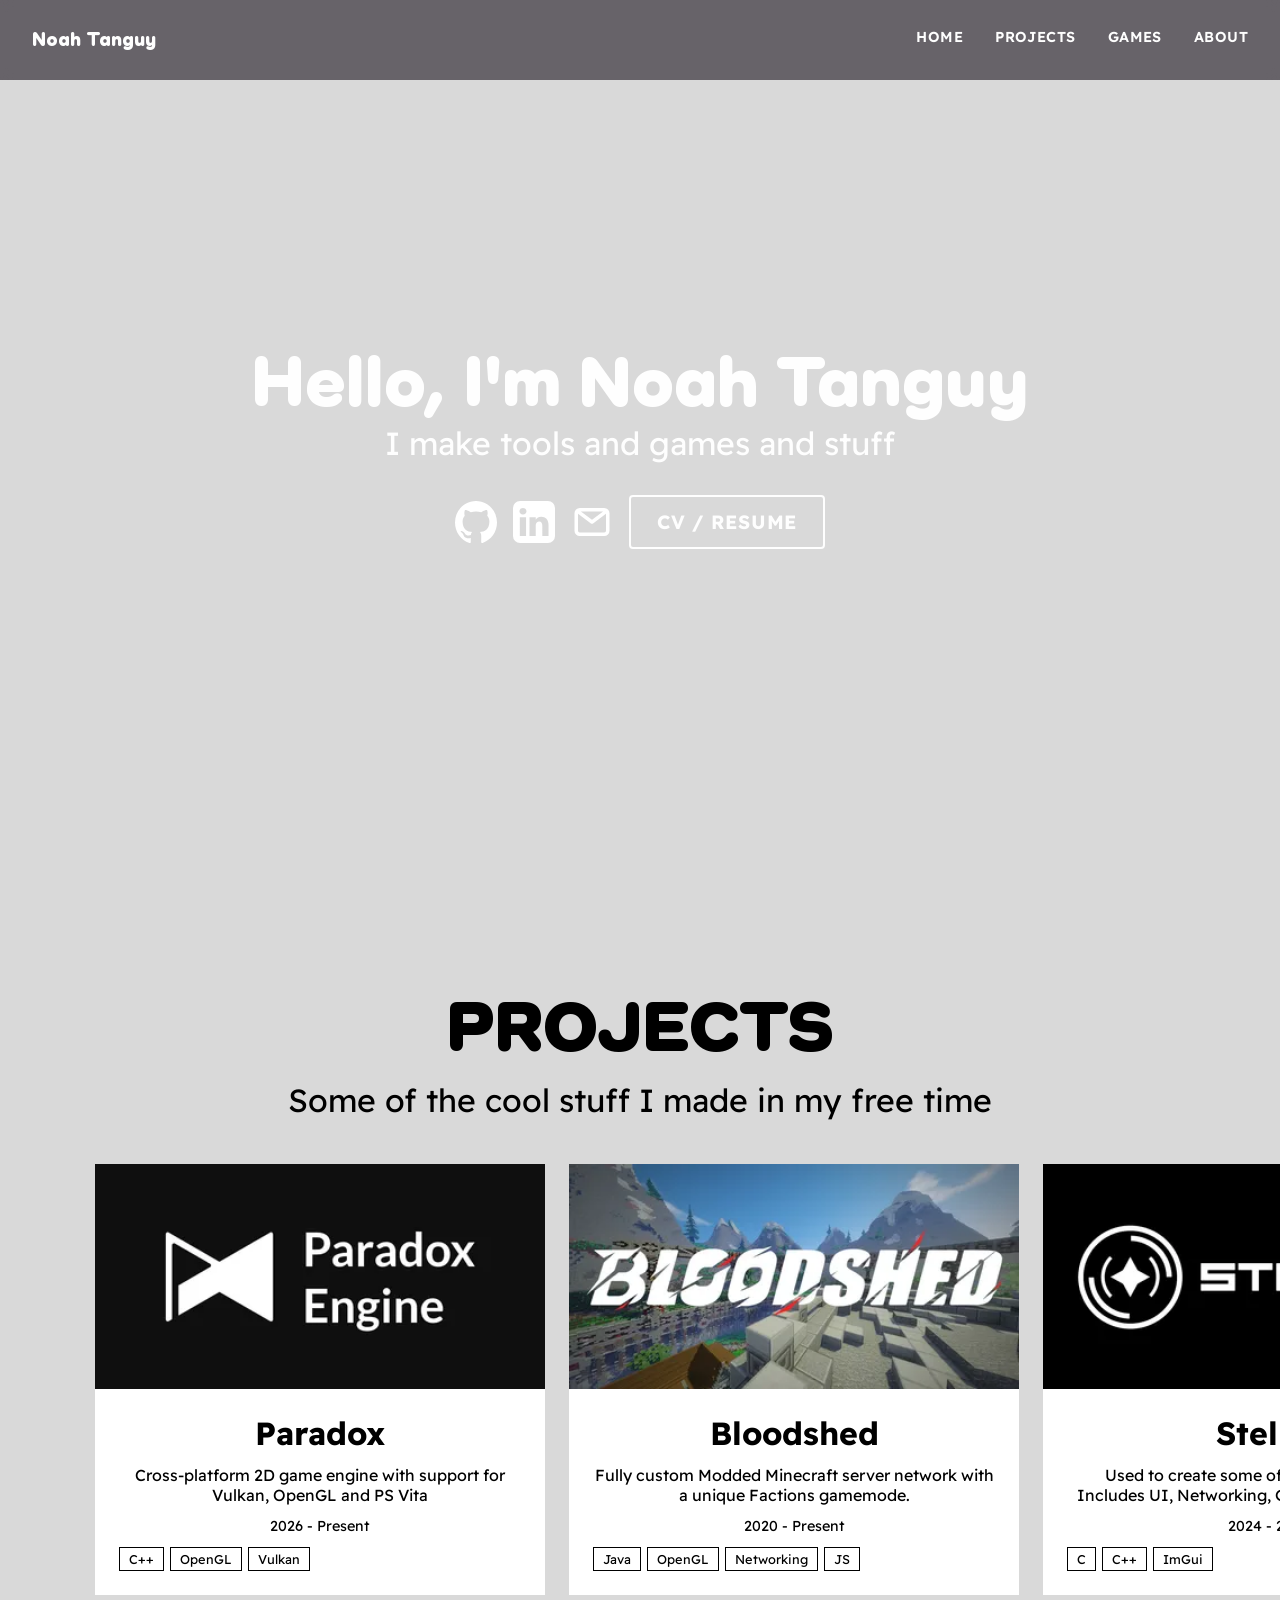
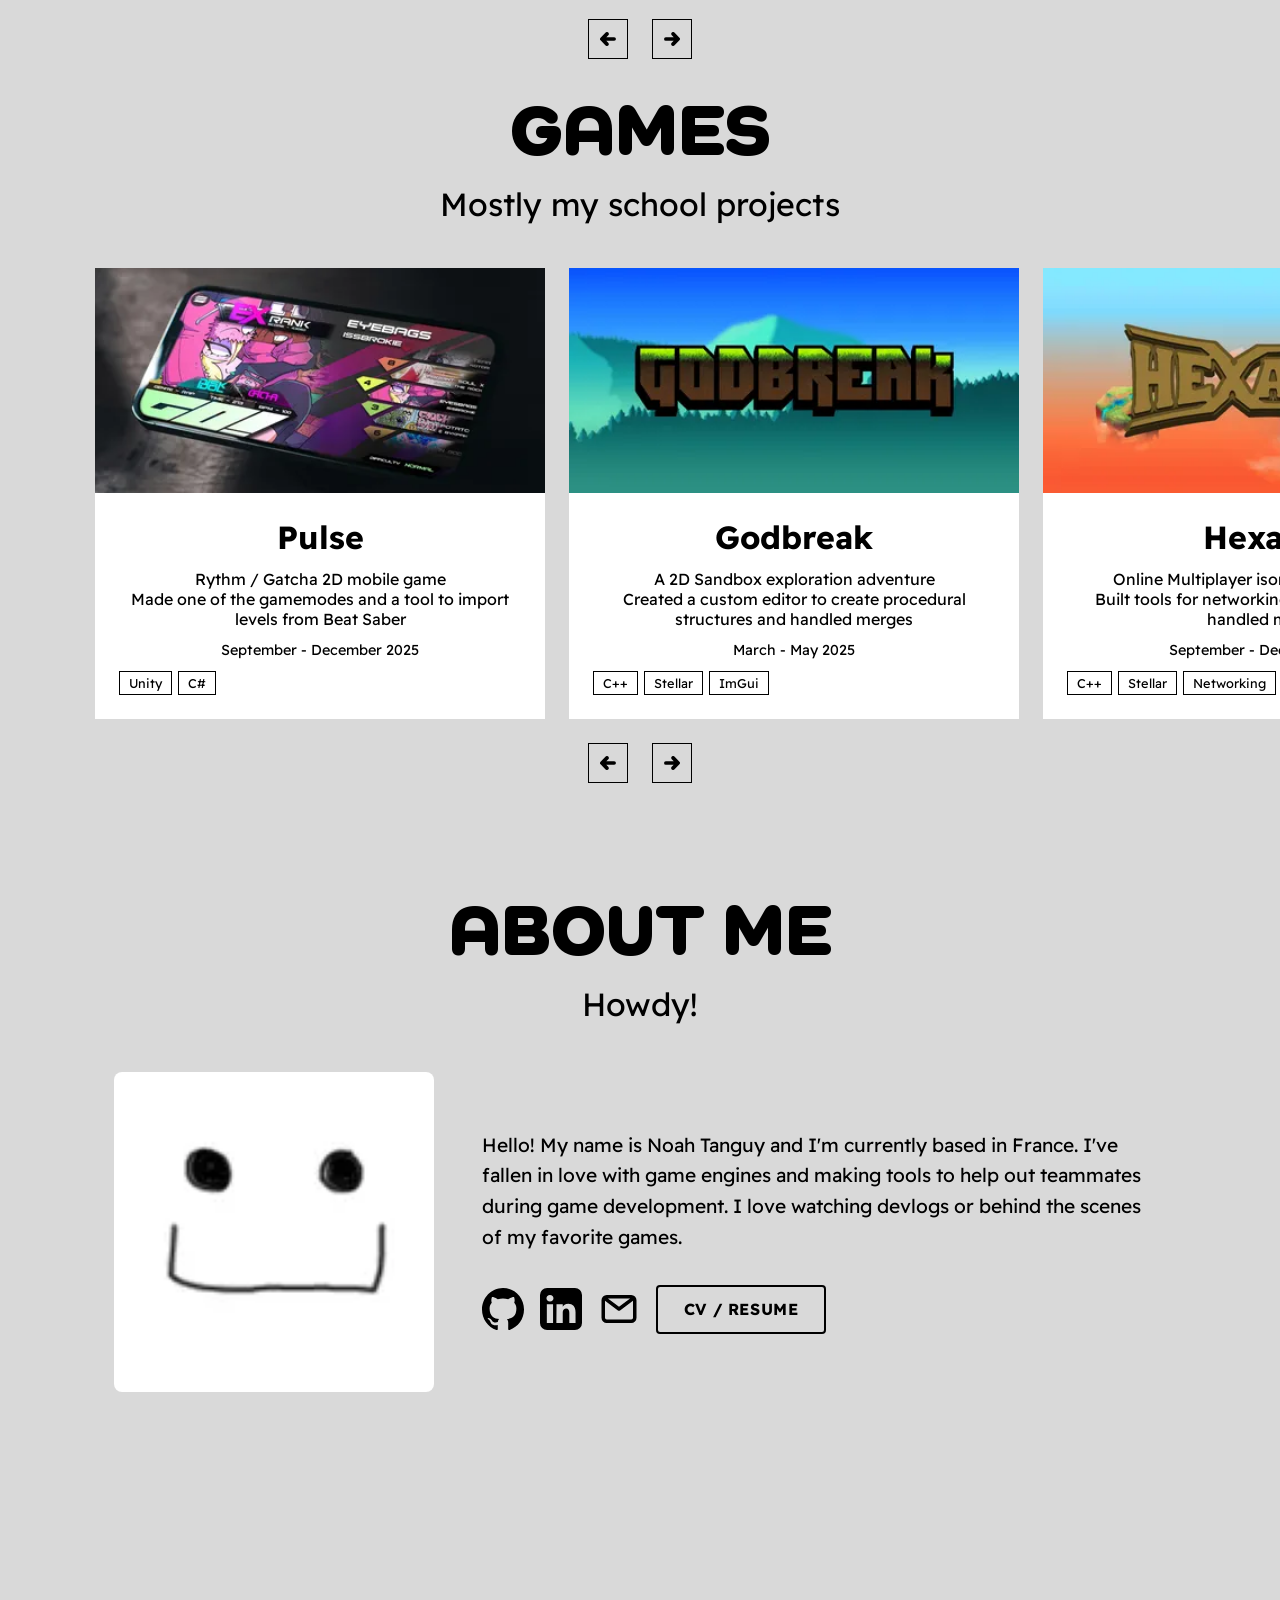
==== index.html @ 437730c8 "Deploy site" ====
<!DOCTYPE html><html lang="en"><head><meta charset="utf-8"><meta name="viewport" content="width=device-width"><link rel="icon" type="image/svg+xml" href="/favicon.svg"><link rel="icon" href="/favicon.ico"><meta name="generator" content="Astro v7.0.6"><title>Noah Tanguy</title><meta name="og:title" content="Noah Tanguy"><meta name="og:description" content="I make tools and games and stuff"><meta name="og:image" content="/images/stealth.png"><meta name="og:image:alt" content="Noah Tanguy"><meta name="og:url" content="/"><meta name="og:site_name" content="Noah Tanguy"><meta name="og:type" content="website"><meta name="description" content="I make tools and games and stuff"><meta name="image" content="/images/stealth.png"><meta itemprop="name" content="Noah Tanguy"><meta name="author" content="Noah Tanguy"><meta itemprop="description" content="I make tools and games and stuff"><meta itemprop="image" content="/images/stealth.png"><style>@import "https://fonts.googleapis.com/css2?family=Readex+Pro:wght@160..700&display=swap";@font-face{font-family:Como;src:url(/_astro/Como-Heavy.CXYbAa1B.ttf)}:root{--text-light:#fefefe;--font-title:Como;--font-body:Readex Pro, sans-serif;--card-width:450px}*{box-sizing:border-box}html,body{color:var(--text-light);font-family:var(--font-body);scroll-behavior:smooth;background:#d9d9d9;margin:0;padding:0;overflow-x:hidden}a{color:inherit;text-decoration:none}img{max-width:100%;display:block}h1,h2,h3{font-family:var(--font-title);margin:0}
.navbar[data-astro-cid-4hpjbiwh]{box-sizing:border-box;z-index:10;backdrop-filter:blur(6px);background:#0a030e8c;justify-content:space-between;align-items:center;width:100%;height:80px;padding:1.5rem 2rem;display:flex;position:fixed;top:0;left:0;right:0}.navbar-logo[data-astro-cid-4hpjbiwh]{font-family:var(--font-title);white-space:nowrap;font-size:1.2rem;font-weight:700}.navbar-links[data-astro-cid-4hpjbiwh]{letter-spacing:.03em;text-transform:uppercase;align-items:center;gap:2rem;font-size:.9rem;font-weight:600;display:flex}.navbar-links[data-astro-cid-4hpjbiwh] a[data-astro-cid-4hpjbiwh]{border-bottom:2px solid #0000;padding-bottom:4px;transition:border-color .2s,color .2s}.navbar-links[data-astro-cid-4hpjbiwh] a[data-astro-cid-4hpjbiwh]:hover{border-color:var(--text-light)}@media (width<=450px){.navbar[data-astro-cid-4hpjbiwh]{padding:1.25rem 1rem}.navbar-logo[data-astro-cid-4hpjbiwh]{font-size:1rem}.navbar-links[data-astro-cid-4hpjbiwh]{gap:1rem;font-size:.75rem}}
</style><link rel="stylesheet" href="/_astro/index.Cu6oN9I2.css"></head><body><nav class="navbar" data-astro-cid-4hpjbiwh><a href="/#home" class="navbar-logo" data-astro-cid-4hpjbiwh>Noah Tanguy</a><div class="navbar-links" data-astro-cid-4hpjbiwh><a href="/#home" aria-current="page" data-astro-cid-4hpjbiwh>Home</a><a href="/#projects" data-astro-cid-4hpjbiwh>Projects</a><a href="/#games" data-astro-cid-4hpjbiwh>Games</a><a href="/#about" data-astro-cid-4hpjbiwh>About</a></div></nav><div id="home" data-astro-cid-i3re4bsf><video id="background1" class="background active" muted playsinline data-astro-cid-i3re4bsf></video><video id="background2" class="background" muted playsinline data-astro-cid-i3re4bsf></video><main data-astro-cid-i3re4bsf><section class="hero" data-astro-cid-i3re4bsf><h1 class="hero-title" data-astro-cid-i3re4bsf>Hello, I'm Noah Tanguy</h1><p class="hero-sub" data-astro-cid-i3re4bsf>I make tools and games and stuff</p><div class="links" data-astro-cid-he3spzz3><a href="https://github.com/ImNotStealth" class="button-icon" aria-label="GitHub" target="_blank" rel="noopener" data-astro-cid-he3spzz3><img src="/_astro/github.I7gmsr0t.svg" alt="GitHub" data-astro-cid-he3spzz3></a><a href="https://linkedin.com/in/noah-tanguy" class="button-icon" aria-label="LinkedIn" target="_blank" rel="noopener" data-astro-cid-he3spzz3><img src="/_astro/linkedin.BOpZMZX2.svg" alt="LinkedIn" data-astro-cid-he3spzz3></a><a href="mailto:noah.mt@yahoo.com" class="button-icon" aria-label="Mail" target="_blank" rel="noopener" data-astro-cid-he3spzz3><img src="/_astro/mail.COiULsuI.svg" alt="Mail" data-astro-cid-he3spzz3></a><a href="/Noah-Tanguy-CV-EN.pdf" class="button" data-astro-cid-he3spzz3>CV / Resume</a></div></section></main></div><script>(function(){const clips = ["/_astro/Niva_Low.BQ3aNYxP.mp4","/_astro/Sunder_Low.NJwaieWS.mp4","/_astro/Qubyt_Low.RTcw5b6W.mp4","/_astro/Godbreak_Low.Dmn7Rkoe.mp4","/_astro/Bloodshed_Low.D8DOllds.mp4"];

	const videoA = document.getElementById('background1');
	const videoB = document.getElementById('background2');

	let index = Math.floor(Math.random() * clips.length);
	let current = videoA;
	let next = videoB;

	const FADE_MS = 800;
	const PRELOAD_BEFORE_END_MS = 1000;

	function loadClip(videoEl, src) {
		return new Promise((resolve) => {
			videoEl.src = src;
			videoEl.load();
			videoEl.oncanplaythrough = () => resolve();
		});
	}

	async function playClip(videoEl, src) {
		await loadClip(videoEl, src);
		videoEl.currentTime = 0;
		await videoEl.play();
	}

	function crossfadeTo(nextVideoEl) {
		current.classList.remove('active');
		nextVideoEl.classList.add('active');
		[current, next] = [nextVideoEl, current];
	}

	async function start() {
		await playClip(current, clips[index]);

		const nextIndex = (index + 1) % clips.length;
		await loadClip(next, clips[nextIndex]);

		watchForCrossfade();
	}

	function watchForCrossfade() {
		current.ontimeupdate = () => {
			const remaining = (current.duration - current.currentTime) * 1000;
			if (remaining <= PRELOAD_BEFORE_END_MS && !next.dataset.playing) {
				next.dataset.playing = true;
				const fadingOutEl = current;
				next.currentTime = 0;
				next.play();
				crossfadeTo(next);

				index = (index + 1) % clips.length;
				const upcoming = (index + 1) % clips.length;

				setTimeout(() => {
					loadClip(fadingOutEl, clips[upcoming]).then(() => {
						delete next.dataset.playing;
						watchForCrossfade();
					});
				}, FADE_MS);
			}
		};
	}

	start();
})();</script><section id="projects" class="projects" data-astro-cid-noekeoyc><h2 class="section-title" data-astro-cid-noekeoyc>PROJECTS</h2><p class="section-sub" data-astro-cid-noekeoyc>Some of the cool stuff I made in my free time</p><div class="card-content" data-astro-cid-noekeoyc><div class="card" data-astro-cid-yk4hkwyg="true"><div class="card-image" data-astro-cid-yk4hkwyg><img src="/_astro/paradox.DcQWz9ug_Z1pq8R6.webp" alt="Paradox" loading="lazy" data-astro-cid-yk4hkwyg="true" decoding="async" width="400" height="200"></div><div class="card-body" data-astro-cid-yk4hkwyg><h3 class="card-title" data-astro-cid-yk4hkwyg>Paradox</h3><p class="card-description" data-astro-cid-yk4hkwyg>Cross-platform 2D game engine with support for Vulkan, OpenGL and PS Vita</p><span class="card-date" data-astro-cid-yk4hkwyg>2026 - Present</span><div class="card-tags" data-astro-cid-yk4hkwyg><span class="tag" data-astro-cid-yk4hkwyg>C++</span><span class="tag" data-astro-cid-yk4hkwyg>OpenGL</span><span class="tag" data-astro-cid-yk4hkwyg>Vulkan</span></div></div></div><div class="card" data-astro-cid-yk4hkwyg="true"><div class="card-image" data-astro-cid-yk4hkwyg><img src="/_astro/bloodshed.BPKOZEsE_Z2hPWP4.webp" alt="Bloodshed" loading="lazy" data-astro-cid-yk4hkwyg="true" decoding="async" width="400" height="200"></div><div class="card-body" data-astro-cid-yk4hkwyg><h3 class="card-title" data-astro-cid-yk4hkwyg>Bloodshed</h3><p class="card-description" data-astro-cid-yk4hkwyg>Fully custom Modded Minecraft server network with a unique Factions gamemode.</p><span class="card-date" data-astro-cid-yk4hkwyg>2020 - Present</span><div class="card-tags" data-astro-cid-yk4hkwyg><span class="tag" data-astro-cid-yk4hkwyg>Java</span><span class="tag" data-astro-cid-yk4hkwyg>OpenGL</span><span class="tag" data-astro-cid-yk4hkwyg>Networking</span><span class="tag" data-astro-cid-yk4hkwyg>JS</span></div></div></div><a class="card" href="/articles/stellar" data-astro-cid-yk4hkwyg="true"><div class="card-image" data-astro-cid-yk4hkwyg><img src="/_astro/stellar.drQiIop4_Z8lsPx.webp" alt="Stellar" loading="lazy" data-astro-cid-yk4hkwyg="true" decoding="async" width="400" height="200"></div><div class="card-body" data-astro-cid-yk4hkwyg><h3 class="card-title" data-astro-cid-yk4hkwyg>Stellar</h3><p class="card-description" data-astro-cid-yk4hkwyg>Used to create some of my school projects
Includes UI, Networking, GameStates, Input utils.</p><span class="card-date" data-astro-cid-yk4hkwyg>2024 - 2025</span><div class="card-tags" data-astro-cid-yk4hkwyg><span class="tag" data-astro-cid-yk4hkwyg>C</span><span class="tag" data-astro-cid-yk4hkwyg>C++</span><span class="tag" data-astro-cid-yk4hkwyg>ImGui</span><span class="button" data-astro-cid-yk4hkwyg>Read more</span></div></div></a><div class="card" data-astro-cid-yk4hkwyg="true"><div class="card-image" data-astro-cid-yk4hkwyg><img src="/_astro/sunder.CfLTy3WQ_2lrNlu.webp" alt="Sunder" loading="lazy" data-astro-cid-yk4hkwyg="true" decoding="async" width="400" height="200"></div><div class="card-body" data-astro-cid-yk4hkwyg><h3 class="card-title" data-astro-cid-yk4hkwyg>Sunder</h3><p class="card-description" data-astro-cid-yk4hkwyg>A 3D puzzle game, inspired by “Captain Toad Treasure Tracker”</p><span class="card-date" data-astro-cid-yk4hkwyg>2023 - 2025 (For now)</span><div class="card-tags" data-astro-cid-yk4hkwyg><span class="tag" data-astro-cid-yk4hkwyg>UE5</span><span class="tag" data-astro-cid-yk4hkwyg>C++</span><span class="tag" data-astro-cid-yk4hkwyg>Blueprints</span></div></div></div><div class="card" data-astro-cid-yk4hkwyg="true"><div class="card-image" data-astro-cid-yk4hkwyg><img src="/_astro/qubyt-client.DGJBMnJE_1eAKr0.webp" alt="Qubyt Client" loading="lazy" data-astro-cid-yk4hkwyg="true" decoding="async" width="400" height="200"></div><div class="card-body" data-astro-cid-yk4hkwyg><h3 class="card-title" data-astro-cid-yk4hkwyg>Qubyt Client</h3><p class="card-description" data-astro-cid-yk4hkwyg>Fully featured Minecraft PVP client filled with customization features and a basic plugin API.</p><span class="card-date" data-astro-cid-yk4hkwyg>2019 - 2022</span><div class="card-tags" data-astro-cid-yk4hkwyg><span class="tag" data-astro-cid-yk4hkwyg>Java</span><span class="tag" data-astro-cid-yk4hkwyg>OpenGL</span></div></div></div></div><div class="scroll-arrows" data-astro-cid-noekeoyc><button class="arrow arrow-left" aria-label="Scroll left" type="button" data-astro-cid-noekeoyc><span class="arrow-icon" style="--icon-url: url(/_astro/arrow-left.s33QJhZ4.svg)" data-astro-cid-noekeoyc></span></button><button class="arrow arrow-right" aria-label="Scroll right" type="button" data-astro-cid-noekeoyc><span class="arrow-icon arrow-icon-flipped" style="--icon-url: url(/_astro/arrow-left.s33QJhZ4.svg)" data-astro-cid-noekeoyc></span></button></div></section><script type="module">var e=document.querySelector(`#projects .card-content`);if(e){let t=e.scrollLeft,n=!1;function r(){if(!e)return;let i=e.scrollLeft,a=t-i;if(Math.abs(a)<.5){e.scrollLeft=t,n=!1;return}e.scrollLeft=i+a*.2,requestAnimationFrame(r)}function i(i){let a=e.scrollWidth-e.clientWidth;t=Math.min(Math.max(i,0),a),n||(n=!0,requestAnimationFrame(r))}function a(){n=!1,t=e.scrollLeft}e.addEventListener(`wheel`,a,{passive:!0}),e.addEventListener(`touchstart`,a,{passive:!0}),e.addEventListener(`pointerdown`,a,{passive:!0});function o(){let t=e.querySelector(`.card`),n=parseFloat(getComputedStyle(e).gap||`0`);return t?t.offsetWidth+n:400}let s=document.querySelector(`#projects .arrow-left`),c=document.querySelector(`#projects .arrow-right`);s?.addEventListener(`click`,()=>{i(t-o())}),c?.addEventListener(`click`,()=>{i(t+o())})}</script><section id="games" class="games" data-astro-cid-vk2vxg5m><h2 class="section-title" data-astro-cid-vk2vxg5m>GAMES</h2><p class="section-sub" data-astro-cid-vk2vxg5m>Mostly my school projects</p><div class="card-content" data-astro-cid-vk2vxg5m><div class="card" data-astro-cid-yk4hkwyg="true"><div class="card-image" data-astro-cid-yk4hkwyg><img src="/_astro/pulse.DYwnAbbL_1xlLuq.webp" alt="Pulse" loading="lazy" data-astro-cid-yk4hkwyg="true" decoding="async" width="400" height="200"></div><div class="card-body" data-astro-cid-yk4hkwyg><h3 class="card-title" data-astro-cid-yk4hkwyg>Pulse</h3><p class="card-description" data-astro-cid-yk4hkwyg>Rythm / Gatcha 2D mobile game
Made one of the gamemodes and a tool to import levels from Beat Saber</p><span class="card-date" data-astro-cid-yk4hkwyg>September - December 2025</span><div class="card-tags" data-astro-cid-yk4hkwyg><span class="tag" data-astro-cid-yk4hkwyg>Unity</span><span class="tag" data-astro-cid-yk4hkwyg>C#</span></div></div></div><div class="card" data-astro-cid-yk4hkwyg="true"><div class="card-image" data-astro-cid-yk4hkwyg><img src="/_astro/godbreak.fzBbBWMX_2h4kvf.webp" alt="Godbreak" loading="lazy" data-astro-cid-yk4hkwyg="true" decoding="async" width="400" height="200"></div><div class="card-body" data-astro-cid-yk4hkwyg><h3 class="card-title" data-astro-cid-yk4hkwyg>Godbreak</h3><p class="card-description" data-astro-cid-yk4hkwyg>A 2D Sandbox exploration adventure
Created a custom editor to create procedural structures and handled merges</p><span class="card-date" data-astro-cid-yk4hkwyg>March - May 2025</span><div class="card-tags" data-astro-cid-yk4hkwyg><span class="tag" data-astro-cid-yk4hkwyg>C++</span><span class="tag" data-astro-cid-yk4hkwyg>Stellar</span><span class="tag" data-astro-cid-yk4hkwyg>ImGui</span></div></div></div><div class="card" data-astro-cid-yk4hkwyg="true"><div class="card-image" data-astro-cid-yk4hkwyg><img src="/_astro/hexatak.D-vLZO8U_2iUY4R.webp" alt="Hexatak" loading="lazy" data-astro-cid-yk4hkwyg="true" decoding="async" width="400" height="200"></div><div class="card-body" data-astro-cid-yk4hkwyg><h3 class="card-title" data-astro-cid-yk4hkwyg>Hexatak</h3><p class="card-description" data-astro-cid-yk4hkwyg>Online Multiplayer isometric board game
Built tools for networking, packet system and handled merges</p><span class="card-date" data-astro-cid-yk4hkwyg>September - December 2024</span><div class="card-tags" data-astro-cid-yk4hkwyg><span class="tag" data-astro-cid-yk4hkwyg>C++</span><span class="tag" data-astro-cid-yk4hkwyg>Stellar</span><span class="tag" data-astro-cid-yk4hkwyg>Networking</span></div></div></div><a class="card" href="/articles/niva" data-astro-cid-yk4hkwyg="true"><div class="card-image" data-astro-cid-yk4hkwyg><img src="/_astro/niva.CtwR1UFL_2qVcov.webp" alt="Niva" loading="lazy" data-astro-cid-yk4hkwyg="true" decoding="async" width="400" height="200"></div><div class="card-body" data-astro-cid-yk4hkwyg><h3 class="card-title" data-astro-cid-yk4hkwyg>Niva</h3><p class="card-description" data-astro-cid-yk4hkwyg>2D Die &amp; Retry platformer
Built tools for rendering, levels and handled merges</p><span class="card-date" data-astro-cid-yk4hkwyg>March - May 2024</span><div class="card-tags" data-astro-cid-yk4hkwyg><span class="tag" data-astro-cid-yk4hkwyg>C</span><span class="tag" data-astro-cid-yk4hkwyg>Stellar</span><span class="tag" data-astro-cid-yk4hkwyg>Steam</span><span class="tag" data-astro-cid-yk4hkwyg>Tiled</span><span class="button" data-astro-cid-yk4hkwyg>Read more</span></div></div></a><div class="card" data-astro-cid-yk4hkwyg="true"><div class="card-image" data-astro-cid-yk4hkwyg><img src="/_astro/brainout.DG1CQbRD_Z1nSW3V.webp" alt="Brainout" loading="lazy" data-astro-cid-yk4hkwyg="true" decoding="async" width="400" height="200"></div><div class="card-body" data-astro-cid-yk4hkwyg><h3 class="card-title" data-astro-cid-yk4hkwyg>Brainout</h3><p class="card-description" data-astro-cid-yk4hkwyg>Mix of Kahoot and Mario Party (Serious Game)
Built system where teachers can create questions and students answer in game</p><span class="card-date" data-astro-cid-yk4hkwyg>2022 - 2023</span><div class="card-tags" data-astro-cid-yk4hkwyg><span class="tag" data-astro-cid-yk4hkwyg>UE4</span><span class="tag" data-astro-cid-yk4hkwyg>C++</span><span class="tag" data-astro-cid-yk4hkwyg>Blueprints</span></div></div></div></div><div class="scroll-arrows" data-astro-cid-vk2vxg5m><button class="arrow arrow-left" aria-label="Scroll left" type="button" data-astro-cid-vk2vxg5m><span class="arrow-icon" style="--icon-url: url(/_astro/arrow-left.s33QJhZ4.svg)" data-astro-cid-vk2vxg5m></span></button><button class="arrow arrow-right" aria-label="Scroll right" type="button" data-astro-cid-vk2vxg5m><span class="arrow-icon arrow-icon-flipped" style="--icon-url: url(/_astro/arrow-left.s33QJhZ4.svg)" data-astro-cid-vk2vxg5m></span></button></div></section><script type="module">var e=document.querySelector(`#games .card-content`);if(e){let t=e.scrollLeft,n=!1;function r(){if(!e)return;let i=e.scrollLeft,a=t-i;if(Math.abs(a)<.5){e.scrollLeft=t,n=!1;return}e.scrollLeft=i+a*.2,requestAnimationFrame(r)}function i(i){let a=e.scrollWidth-e.clientWidth;t=Math.min(Math.max(i,0),a),n||(n=!0,requestAnimationFrame(r))}function a(){n=!1,t=e.scrollLeft}e.addEventListener(`wheel`,a,{passive:!0}),e.addEventListener(`touchstart`,a,{passive:!0}),e.addEventListener(`pointerdown`,a,{passive:!0});function o(){let t=e.querySelector(`.card`),n=parseFloat(getComputedStyle(e).gap||`0`);return t?t.offsetWidth+n:400}let s=document.querySelector(`#games .arrow-left`),c=document.querySelector(`#games .arrow-right`);s?.addEventListener(`click`,()=>{i(t-o())}),c?.addEventListener(`click`,()=>{i(t+o())})}</script><section id="about" class="about" data-astro-cid-ul4gvu42><h2 class="section-title" data-astro-cid-ul4gvu42>ABOUT ME</h2><p class="section-sub" data-astro-cid-ul4gvu42>Howdy!</p><div class="about-grid" data-astro-cid-ul4gvu42><img src="/_astro/stealth.DnBaNY46_2QQcu.webp" alt="Noah Tanguy" data-astro-cid-ul4gvu42="true" loading="lazy" decoding="async" width="128" height="128" class="avatar"><div data-astro-cid-ul4gvu42><p class="about-text" data-astro-cid-ul4gvu42>Hello! My name is Noah Tanguy and I'm currently based in France. I've fallen in love with game engines and making tools to help out teammates during game development. I love watching devlogs or behind the scenes of my favorite games.</p><div class="links dark" data-astro-cid-he3spzz3><a href="https://github.com/ImNotStealth" class="button-icon" aria-label="GitHub" target="_blank" rel="noopener" data-astro-cid-he3spzz3><img src="/_astro/github.I7gmsr0t.svg" alt="GitHub" data-astro-cid-he3spzz3></a><a href="https://linkedin.com/in/noah-tanguy" class="button-icon" aria-label="LinkedIn" target="_blank" rel="noopener" data-astro-cid-he3spzz3><img src="/_astro/linkedin.BOpZMZX2.svg" alt="LinkedIn" data-astro-cid-he3spzz3></a><a href="mailto:noah.mt@yahoo.com" class="button-icon" aria-label="Mail" target="_blank" rel="noopener" data-astro-cid-he3spzz3><img src="/_astro/mail.COiULsuI.svg" alt="Mail" data-astro-cid-he3spzz3></a><a href="/Noah-Tanguy-CV-EN.pdf" class="button" data-astro-cid-he3spzz3>CV / Resume</a></div></div></div></section></body></html>
---- _astro/index.Cu6oN9I2.css ----
.links[data-astro-cid-he3spzz3]{align-items:center;gap:1rem;margin-top:2rem;display:flex}.button[data-astro-cid-he3spzz3]{border:2px solid var(--text-light);letter-spacing:.04em;text-transform:uppercase;border-radius:4px;padding:.8rem 1.6rem;font-weight:700;transition:background .2s,color .2s;display:inline-block}.button[data-astro-cid-he3spzz3]:hover{background:var(--text-light);color:#000}.button-icon[data-astro-cid-he3spzz3]{border-radius:50%;justify-content:center;align-items:center;width:42px;height:42px;display:flex}.links[data-astro-cid-he3spzz3].dark .button[data-astro-cid-he3spzz3]{color:#000;border-color:#000}.links[data-astro-cid-he3spzz3].dark .button[data-astro-cid-he3spzz3]:hover{color:#fff;background:#000}.links[data-astro-cid-he3spzz3].dark .button-icon[data-astro-cid-he3spzz3] img[data-astro-cid-he3spzz3]{filter:brightness(0)}@media (width<=700px){.links[data-astro-cid-he3spzz3]{justify-content:center}}.background[data-astro-cid-i3re4bsf]{object-fit:cover;object-position:center;filter:blur(4px);pointer-events:none;opacity:0;width:100%;height:100%;transition:opacity .8s;position:absolute;top:0;left:0}.background[data-astro-cid-i3re4bsf].active{opacity:1}main[data-astro-cid-i3re4bsf]{z-index:1;justify-content:center;align-items:center;display:flex;position:relative}.hero[data-astro-cid-i3re4bsf]{text-align:center;flex-direction:column;justify-content:center;align-items:center;min-height:100vh;font-size:1.2rem;display:flex;position:relative;overflow:hidden}.hero-title[data-astro-cid-i3re4bsf]{margin:0;font-size:clamp(2rem,6vw,4.5rem)}.hero-sub[data-astro-cid-i3re4bsf]{margin:0;font-size:clamp(1.25rem,3vw,2rem)}@media screen and (width<=768px){#home[data-astro-cid-i3re4bsf]{flex-direction:column;display:flex}}.card[data-astro-cid-yk4hkwyg]{width:var(--card-width);flex-direction:column;flex:0 0 clamp(300px,30%,400px);flex:0 0 var(--card-width);scroll-snap-align:center;color:inherit;background:#fff;text-decoration:none;transition:transform .2s;display:flex;overflow:hidden}.card[data-astro-cid-yk4hkwyg]:hover{transform:translateY(-8px)}.card-image[data-astro-cid-yk4hkwyg]{aspect-ratio:2;background:#000;overflow:hidden}.card-image[data-astro-cid-yk4hkwyg] img[data-astro-cid-yk4hkwyg]{object-fit:cover;width:100%;height:100%}.card-body[data-astro-cid-yk4hkwyg]{flex-direction:column;flex:1;gap:.75rem;padding:1.5rem;display:flex;overflow:hidden}.card-title[data-astro-cid-yk4hkwyg]{font-family:var(--font-body);color:#000;text-align:center;font-size:2rem}.card-description[data-astro-cid-yk4hkwyg]{color:#000;text-align:center;white-space:pre-line;flex:1;margin:0;font-size:1rem}.card-tags[data-astro-cid-yk4hkwyg]{flex-wrap:wrap;gap:.4rem;display:flex}.tag[data-astro-cid-yk4hkwyg]{color:#000;border:1px solid #000;padding:.2rem .55rem;font-size:.8rem}.card-date[data-astro-cid-yk4hkwyg]{color:#000;text-align:center;font-size:.9rem}.button[data-astro-cid-yk4hkwyg]{color:#000;border:1px solid #00e;flex-wrap:wrap;gap:.4rem;margin-left:auto;padding:.2rem .55rem;font-size:.8rem;transition:background .2s,color .2s;display:flex}.card[data-astro-cid-yk4hkwyg]:hover .button[data-astro-cid-yk4hkwyg]{color:#fff;background:#00e}@media (width<=480px){.card[data-astro-cid-yk4hkwyg]{--card-width:90vw;flex:none;max-width:100%}.card-tags[data-astro-cid-yk4hkwyg]{flex-wrap:wrap}}.projects[data-astro-cid-noekeoyc]{z-index:1;text-align:center;width:100%;height:50rem;margin:0 auto;padding:6rem 0 0;scroll-margin-top:80px;position:relative}.section-title[data-astro-cid-noekeoyc]{color:#000;font-size:clamp(2rem,6vw,4.5rem)}.section-sub[data-astro-cid-noekeoyc]{color:#000;margin-top:.75rem;font-size:clamp(1.25rem,3vw,2rem)}.card-content[data-astro-cid-noekeoyc]{text-align:left;padding-top:12px;padding-inline:calc(25vw - (var(--card-width) / 2));scrollbar-width:none;border:none;gap:1.5rem;display:flex;overflow-x:auto}.scroll-arrows[data-astro-cid-noekeoyc]{justify-content:center;gap:1.5rem;margin-top:1.5rem;display:none}.arrow[data-astro-cid-noekeoyc]{color:#000;cursor:pointer;background:0 0;border:1px solid #000;justify-content:center;align-items:center;width:2.5rem;height:2.5rem;font-size:1.2rem;transition:background .2s,color .2s;display:flex}.arrow-icon[data-astro-cid-noekeoyc]{width:1rem;height:1rem;-webkit-mask-image:var(--icon-url);mask-image:var(--icon-url);background-color:#000;transition:background-color .2s;mask-position:50%;mask-size:contain;mask-repeat:no-repeat}.arrow-icon-flipped[data-astro-cid-noekeoyc]{transform:rotate(180deg)}.arrow[data-astro-cid-noekeoyc]:hover{color:#fff;background:#000}.arrow[data-astro-cid-noekeoyc]:hover .arrow-icon[data-astro-cid-noekeoyc]{background-color:#fff}@media (width>=769px){.scroll-arrows[data-astro-cid-noekeoyc]{display:flex}}.games[data-astro-cid-vk2vxg5m]{z-index:1;text-align:center;width:100%;height:50rem;margin:0 auto;padding:0 0 6rem;scroll-margin-top:80px;position:relative}.section-title[data-astro-cid-vk2vxg5m]{color:#000;font-size:clamp(2rem,6vw,4.5rem)}.section-sub[data-astro-cid-vk2vxg5m]{color:#000;margin-top:.75rem;font-size:clamp(1.25rem,3vw,2rem)}.card-content[data-astro-cid-vk2vxg5m]{text-align:left;padding-top:12px;padding-inline:calc(25vw - (var(--card-width) / 2));scrollbar-width:none;border:none;gap:1.5rem;display:flex;overflow-x:auto}.scroll-arrows[data-astro-cid-vk2vxg5m]{justify-content:center;gap:1.5rem;margin-top:1.5rem;display:none}.arrow[data-astro-cid-vk2vxg5m]{color:#000;cursor:pointer;background:0 0;border:1px solid #000;justify-content:center;align-items:center;width:2.5rem;height:2.5rem;font-size:1.2rem;transition:background .2s,color .2s;display:flex}.arrow-icon[data-astro-cid-vk2vxg5m]{width:1rem;height:1rem;-webkit-mask-image:var(--icon-url);mask-image:var(--icon-url);background-color:#000;transition:background-color .2s;mask-position:50%;mask-size:contain;mask-repeat:no-repeat}.arrow-icon-flipped[data-astro-cid-vk2vxg5m]{transform:rotate(180deg)}.arrow[data-astro-cid-vk2vxg5m]:hover{color:#fff;background:#000}.arrow[data-astro-cid-vk2vxg5m]:hover .arrow-icon[data-astro-cid-vk2vxg5m]{background-color:#fff}@media (width>=769px){.scroll-arrows[data-astro-cid-vk2vxg5m]{display:flex}}.about[data-astro-cid-ul4gvu42]{--content-width:1100px;z-index:1;width:100%;max-width:var(--content-width);text-align:center;box-sizing:border-box;height:50rem;margin:0 auto;padding:0 1.5rem 6rem;scroll-margin-top:80px;position:relative}.section-title[data-astro-cid-ul4gvu42]{color:#000;font-size:clamp(2rem,6vw,4.5rem)}.section-sub[data-astro-cid-ul4gvu42]{color:#000;margin-top:.75rem;font-size:clamp(1.25rem,3vw,2rem)}.about-grid[data-astro-cid-ul4gvu42]{text-align:left;grid-template-columns:minmax(200px,320px) 1fr;align-items:center;gap:3rem;margin-top:3rem;display:grid}.avatar[data-astro-cid-ul4gvu42]{aspect-ratio:1;object-fit:cover;border-radius:8px;width:100%;height:100%;display:block}.about-text[data-astro-cid-ul4gvu42]{color:#000;max-width:55ch;margin:0;font-size:1.2rem;line-height:1.6}@media (width<=700px){.about-grid[data-astro-cid-ul4gvu42]{grid-template-columns:1fr;gap:1.5rem}.avatar[data-astro-cid-ul4gvu42]{width:min(60%,260px);margin:0 auto}.about-text[data-astro-cid-ul4gvu42]{text-align:center;max-width:none}}
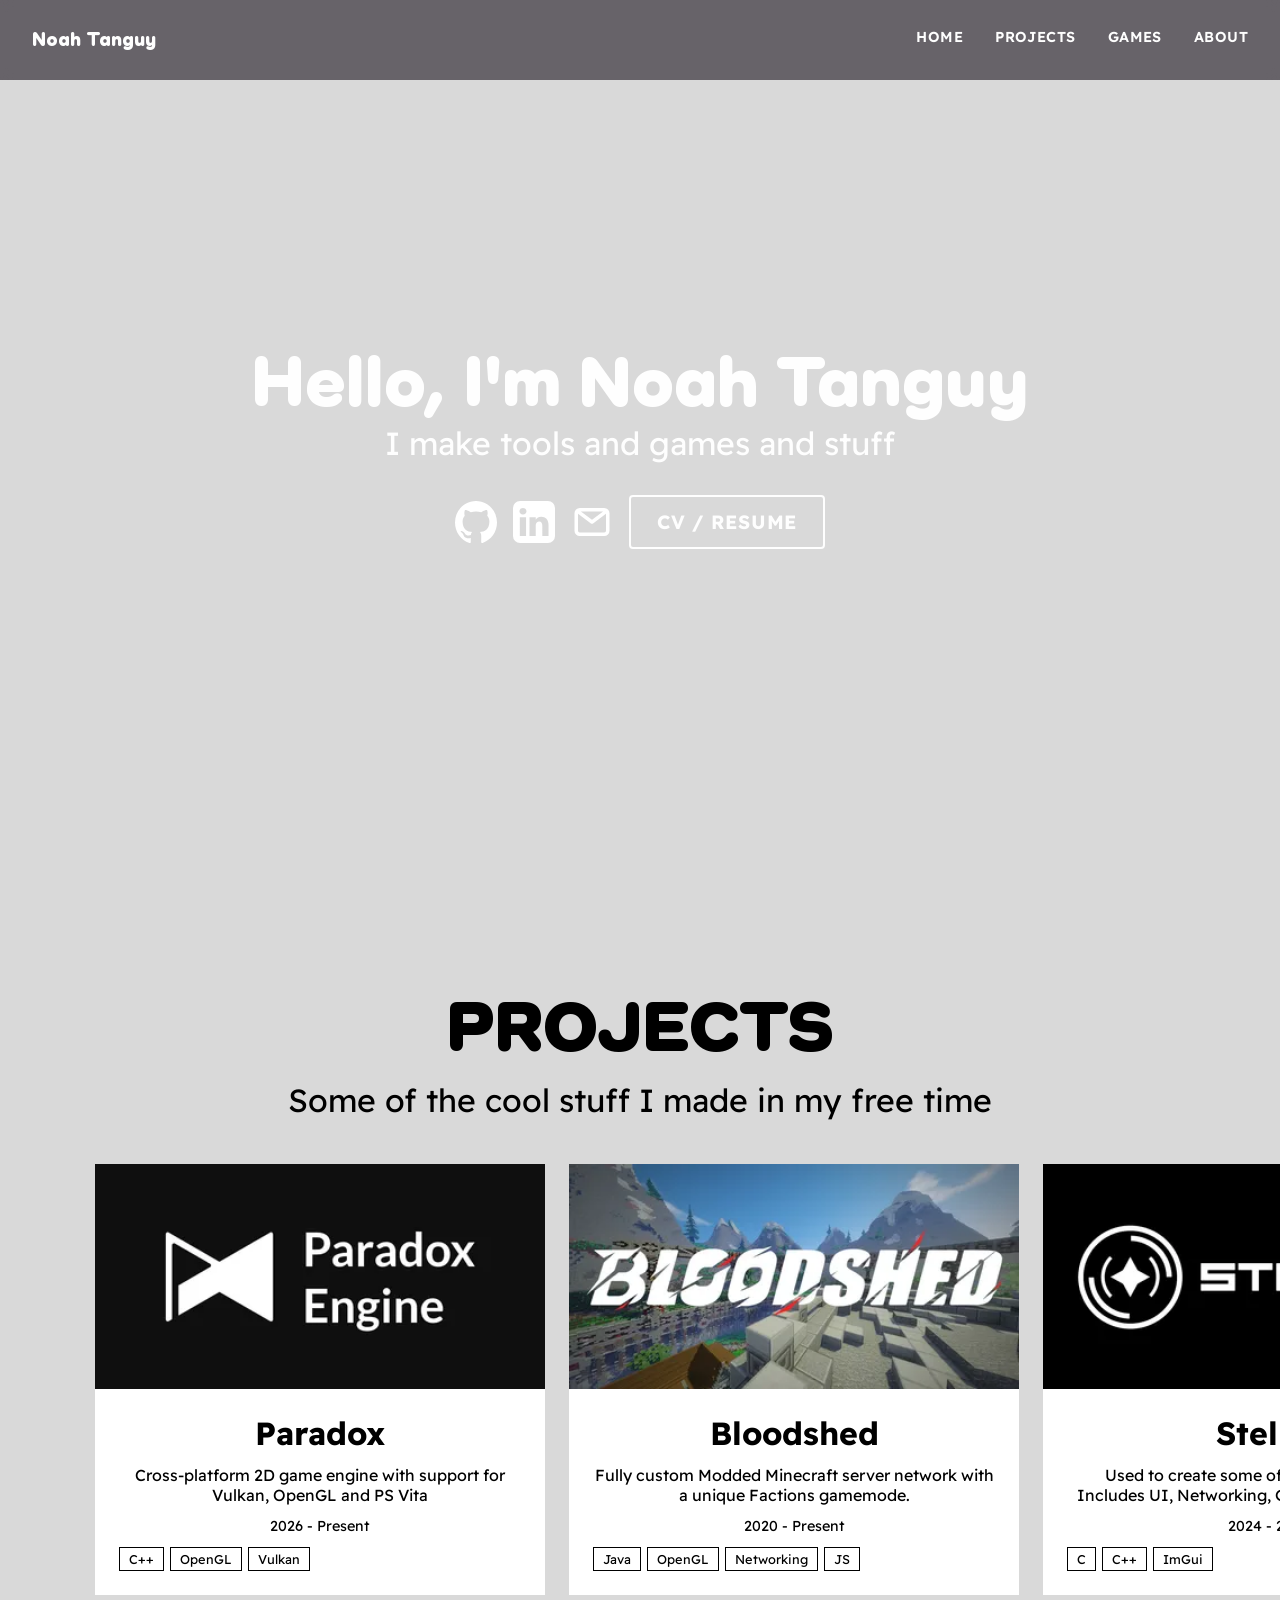
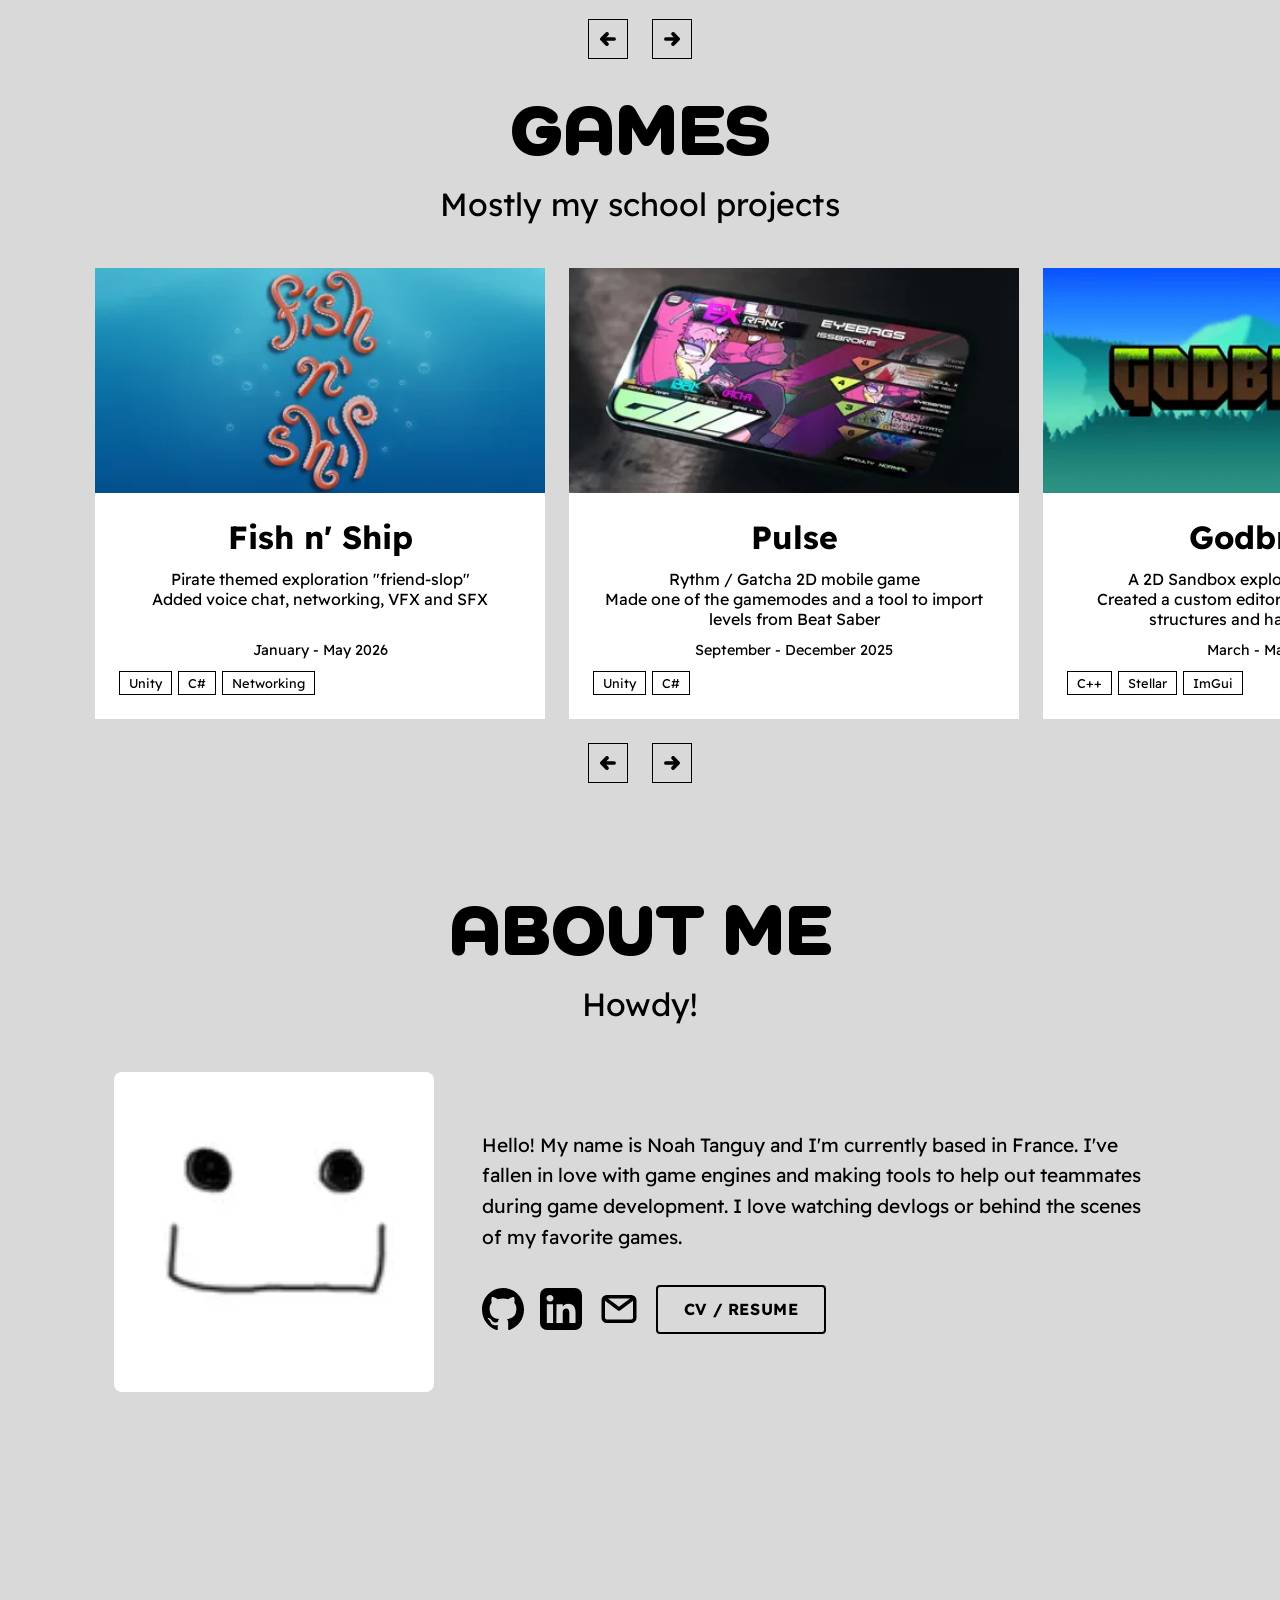
==== commit d8a7fac7: "Deploy site" ====
--- a/index.html
+++ b/index.html
@@ -1,6 +1,6 @@
-<!DOCTYPE html><html lang="en"><head><meta charset="utf-8"><meta name="viewport" content="width=device-width"><link rel="icon" type="image/svg+xml" href="/favicon.svg"><link rel="icon" href="/favicon.ico"><meta name="generator" content="Astro v7.0.6"><title>Noah Tanguy</title><meta name="og:title" content="Noah Tanguy"><meta name="og:description" content="I make tools and games and stuff"><meta name="og:image" content="/images/stealth.png"><meta name="og:image:alt" content="Noah Tanguy"><meta name="og:url" content="/"><meta name="og:site_name" content="Noah Tanguy"><meta name="og:type" content="website"><meta name="description" content="I make tools and games and stuff"><meta name="image" content="/images/stealth.png"><meta itemprop="name" content="Noah Tanguy"><meta name="author" content="Noah Tanguy"><meta itemprop="description" content="I make tools and games and stuff"><meta itemprop="image" content="/images/stealth.png"><style>@import "https://fonts.googleapis.com/css2?family=Readex+Pro:wght@160..700&display=swap";@font-face{font-family:Como;src:url(/_astro/Como-Heavy.CXYbAa1B.ttf)}:root{--text-light:#fefefe;--font-title:Como;--font-body:Readex Pro, sans-serif;--card-width:450px}*{box-sizing:border-box}html,body{color:var(--text-light);font-family:var(--font-body);scroll-behavior:smooth;background:#d9d9d9;margin:0;padding:0;overflow-x:hidden}a{color:inherit;text-decoration:none}img{max-width:100%;display:block}h1,h2,h3{font-family:var(--font-title);margin:0}
+<!DOCTYPE html><html lang="en"><head><meta charset="utf-8"><meta name="viewport" content="width=device-width"><link rel="icon" type="image/svg+xml" href="/favicon.svg"><link rel="icon" href="/favicon.ico"><meta name="generator" content="Astro v7.0.6"><title>Noah Tanguy</title><meta name="og:title" content="Noah Tanguy"><meta name="og:description" content="I make tools and games and stuff"><meta name="og:image" content="/images/stealth.png"><meta name="og:url" content="/"><meta name="og:site_name" content="Noah Tanguy"><meta name="og:type" content="website"><meta name="description" content="I make tools and games and stuff"><meta name="image" content="/images/stealth.png"><meta itemprop="name" content="Noah Tanguy"><meta name="author" content="Noah Tanguy"><meta itemprop="description" content="I make tools and games and stuff"><meta itemprop="image" content="/images/stealth.png"><style>@import "https://fonts.googleapis.com/css2?family=Readex+Pro:wght@160..700&display=swap";@font-face{font-family:Como;src:url(/_astro/Como-Heavy.CXYbAa1B.ttf)}:root{--text-light:#fefefe;--font-title:Como;--font-body:Readex Pro, sans-serif;--card-width:450px}*{box-sizing:border-box}html,body{color:var(--text-light);font-family:var(--font-body);scroll-behavior:smooth;background:#d9d9d9;margin:0;padding:0;overflow-x:hidden}a{color:inherit;text-decoration:none}img{max-width:100%;display:block}h1,h2,h3{font-family:var(--font-title);margin:0}
 .navbar[data-astro-cid-4hpjbiwh]{box-sizing:border-box;z-index:10;backdrop-filter:blur(6px);background:#0a030e8c;justify-content:space-between;align-items:center;width:100%;height:80px;padding:1.5rem 2rem;display:flex;position:fixed;top:0;left:0;right:0}.navbar-logo[data-astro-cid-4hpjbiwh]{font-family:var(--font-title);white-space:nowrap;font-size:1.2rem;font-weight:700}.navbar-links[data-astro-cid-4hpjbiwh]{letter-spacing:.03em;text-transform:uppercase;align-items:center;gap:2rem;font-size:.9rem;font-weight:600;display:flex}.navbar-links[data-astro-cid-4hpjbiwh] a[data-astro-cid-4hpjbiwh]{border-bottom:2px solid #0000;padding-bottom:4px;transition:border-color .2s,color .2s}.navbar-links[data-astro-cid-4hpjbiwh] a[data-astro-cid-4hpjbiwh]:hover{border-color:var(--text-light)}@media (width<=450px){.navbar[data-astro-cid-4hpjbiwh]{padding:1.25rem 1rem}.navbar-logo[data-astro-cid-4hpjbiwh]{font-size:1rem}.navbar-links[data-astro-cid-4hpjbiwh]{gap:1rem;font-size:.75rem}}
-</style><link rel="stylesheet" href="/_astro/index.Cu6oN9I2.css"></head><body><nav class="navbar" data-astro-cid-4hpjbiwh><a href="/#home" class="navbar-logo" data-astro-cid-4hpjbiwh>Noah Tanguy</a><div class="navbar-links" data-astro-cid-4hpjbiwh><a href="/#home" aria-current="page" data-astro-cid-4hpjbiwh>Home</a><a href="/#projects" data-astro-cid-4hpjbiwh>Projects</a><a href="/#games" data-astro-cid-4hpjbiwh>Games</a><a href="/#about" data-astro-cid-4hpjbiwh>About</a></div></nav><div id="home" data-astro-cid-i3re4bsf><video id="background1" class="background active" muted playsinline data-astro-cid-i3re4bsf></video><video id="background2" class="background" muted playsinline data-astro-cid-i3re4bsf></video><main data-astro-cid-i3re4bsf><section class="hero" data-astro-cid-i3re4bsf><h1 class="hero-title" data-astro-cid-i3re4bsf>Hello, I'm Noah Tanguy</h1><p class="hero-sub" data-astro-cid-i3re4bsf>I make tools and games and stuff</p><div class="links" data-astro-cid-he3spzz3><a href="https://github.com/ImNotStealth" class="button-icon" aria-label="GitHub" target="_blank" rel="noopener" data-astro-cid-he3spzz3><img src="/_astro/github.I7gmsr0t.svg" alt="GitHub" data-astro-cid-he3spzz3></a><a href="https://linkedin.com/in/noah-tanguy" class="button-icon" aria-label="LinkedIn" target="_blank" rel="noopener" data-astro-cid-he3spzz3><img src="/_astro/linkedin.BOpZMZX2.svg" alt="LinkedIn" data-astro-cid-he3spzz3></a><a href="mailto:noah.mt@yahoo.com" class="button-icon" aria-label="Mail" target="_blank" rel="noopener" data-astro-cid-he3spzz3><img src="/_astro/mail.COiULsuI.svg" alt="Mail" data-astro-cid-he3spzz3></a><a href="/Noah-Tanguy-CV-EN.pdf" class="button" data-astro-cid-he3spzz3>CV / Resume</a></div></section></main></div><script>(function(){const clips = ["/_astro/Niva_Low.BQ3aNYxP.mp4","/_astro/Sunder_Low.NJwaieWS.mp4","/_astro/Qubyt_Low.RTcw5b6W.mp4","/_astro/Godbreak_Low.Dmn7Rkoe.mp4","/_astro/Bloodshed_Low.D8DOllds.mp4"];
+</style><link rel="stylesheet" href="/_astro/index.Cu6oN9I2.css"></head><body><nav class="navbar" data-astro-cid-4hpjbiwh><a href="/#home" class="navbar-logo" data-astro-cid-4hpjbiwh>Noah Tanguy</a><div class="navbar-links" data-astro-cid-4hpjbiwh><a href="/#home" aria-current="page" data-astro-cid-4hpjbiwh>Home</a><a href="/#projects" data-astro-cid-4hpjbiwh>Projects</a><a href="/#games" data-astro-cid-4hpjbiwh>Games</a><a href="/#about" data-astro-cid-4hpjbiwh>About</a></div></nav><div id="home" data-astro-cid-i3re4bsf><video id="background1" class="background active" muted playsinline data-astro-cid-i3re4bsf></video><video id="background2" class="background" muted playsinline data-astro-cid-i3re4bsf></video><main data-astro-cid-i3re4bsf><section class="hero" data-astro-cid-i3re4bsf><h1 class="hero-title" data-astro-cid-i3re4bsf>Hello, I'm Noah Tanguy</h1><p class="hero-sub" data-astro-cid-i3re4bsf>I make tools and games and stuff</p><div class="links" data-astro-cid-he3spzz3><a href="https://github.com/ImNotStealth" class="button-icon" aria-label="GitHub" target="_blank" rel="noopener" data-astro-cid-he3spzz3><img src="/_astro/github.I7gmsr0t.svg" alt="GitHub" data-astro-cid-he3spzz3></a><a href="https://linkedin.com/in/noah-tanguy" class="button-icon" aria-label="LinkedIn" target="_blank" rel="noopener" data-astro-cid-he3spzz3><img src="/_astro/linkedin.DgVqFCDF.svg" alt="LinkedIn" data-astro-cid-he3spzz3></a><a href="mailto:noah.mt@yahoo.com" class="button-icon" aria-label="Mail" target="_blank" rel="noopener" data-astro-cid-he3spzz3><img src="/_astro/mail.CaBbL8Iy.svg" alt="Mail" data-astro-cid-he3spzz3></a><a href="/Noah-Tanguy-CV-EN.pdf" class="button" data-astro-cid-he3spzz3>CV / Resume</a></div></section></main></div><script>(function(){const clips = ["/_astro/Niva_Low.BQ3aNYxP.mp4","/_astro/Sunder_Low.NJwaieWS.mp4","/_astro/Qubyt_Low.RTcw5b6W.mp4","/_astro/Godbreak_Low.Dmn7Rkoe.mp4","/_astro/Bloodshed_Low.D8DOllds.mp4","/_astro/Hexatak_Low.BiOJoFGt.mp4"];
 
 	const videoA = document.getElementById('background1');
 	const videoB = document.getElementById('background2');
@@ -66,9 +66,10 @@
 
 	start();
 })();</script><section id="projects" class="projects" data-astro-cid-noekeoyc><h2 class="section-title" data-astro-cid-noekeoyc>PROJECTS</h2><p class="section-sub" data-astro-cid-noekeoyc>Some of the cool stuff I made in my free time</p><div class="card-content" data-astro-cid-noekeoyc><div class="card" data-astro-cid-yk4hkwyg="true"><div class="card-image" data-astro-cid-yk4hkwyg><img src="/_astro/paradox.DcQWz9ug_Z1pq8R6.webp" alt="Paradox" loading="lazy" data-astro-cid-yk4hkwyg="true" decoding="async" width="400" height="200"></div><div class="card-body" data-astro-cid-yk4hkwyg><h3 class="card-title" data-astro-cid-yk4hkwyg>Paradox</h3><p class="card-description" data-astro-cid-yk4hkwyg>Cross-platform 2D game engine with support for Vulkan, OpenGL and PS Vita</p><span class="card-date" data-astro-cid-yk4hkwyg>2026 - Present</span><div class="card-tags" data-astro-cid-yk4hkwyg><span class="tag" data-astro-cid-yk4hkwyg>C++</span><span class="tag" data-astro-cid-yk4hkwyg>OpenGL</span><span class="tag" data-astro-cid-yk4hkwyg>Vulkan</span></div></div></div><div class="card" data-astro-cid-yk4hkwyg="true"><div class="card-image" data-astro-cid-yk4hkwyg><img src="/_astro/bloodshed.BPKOZEsE_Z2hPWP4.webp" alt="Bloodshed" loading="lazy" data-astro-cid-yk4hkwyg="true" decoding="async" width="400" height="200"></div><div class="card-body" data-astro-cid-yk4hkwyg><h3 class="card-title" data-astro-cid-yk4hkwyg>Bloodshed</h3><p class="card-description" data-astro-cid-yk4hkwyg>Fully custom Modded Minecraft server network with a unique Factions gamemode.</p><span class="card-date" data-astro-cid-yk4hkwyg>2020 - Present</span><div class="card-tags" data-astro-cid-yk4hkwyg><span class="tag" data-astro-cid-yk4hkwyg>Java</span><span class="tag" data-astro-cid-yk4hkwyg>OpenGL</span><span class="tag" data-astro-cid-yk4hkwyg>Networking</span><span class="tag" data-astro-cid-yk4hkwyg>JS</span></div></div></div><a class="card" href="/articles/stellar" data-astro-cid-yk4hkwyg="true"><div class="card-image" data-astro-cid-yk4hkwyg><img src="/_astro/stellar.drQiIop4_Z8lsPx.webp" alt="Stellar" loading="lazy" data-astro-cid-yk4hkwyg="true" decoding="async" width="400" height="200"></div><div class="card-body" data-astro-cid-yk4hkwyg><h3 class="card-title" data-astro-cid-yk4hkwyg>Stellar</h3><p class="card-description" data-astro-cid-yk4hkwyg>Used to create some of my school projects
-Includes UI, Networking, GameStates, Input utils.</p><span class="card-date" data-astro-cid-yk4hkwyg>2024 - 2025</span><div class="card-tags" data-astro-cid-yk4hkwyg><span class="tag" data-astro-cid-yk4hkwyg>C</span><span class="tag" data-astro-cid-yk4hkwyg>C++</span><span class="tag" data-astro-cid-yk4hkwyg>ImGui</span><span class="button" data-astro-cid-yk4hkwyg>Read more</span></div></div></a><div class="card" data-astro-cid-yk4hkwyg="true"><div class="card-image" data-astro-cid-yk4hkwyg><img src="/_astro/sunder.CfLTy3WQ_2lrNlu.webp" alt="Sunder" loading="lazy" data-astro-cid-yk4hkwyg="true" decoding="async" width="400" height="200"></div><div class="card-body" data-astro-cid-yk4hkwyg><h3 class="card-title" data-astro-cid-yk4hkwyg>Sunder</h3><p class="card-description" data-astro-cid-yk4hkwyg>A 3D puzzle game, inspired by “Captain Toad Treasure Tracker”</p><span class="card-date" data-astro-cid-yk4hkwyg>2023 - 2025 (For now)</span><div class="card-tags" data-astro-cid-yk4hkwyg><span class="tag" data-astro-cid-yk4hkwyg>UE5</span><span class="tag" data-astro-cid-yk4hkwyg>C++</span><span class="tag" data-astro-cid-yk4hkwyg>Blueprints</span></div></div></div><div class="card" data-astro-cid-yk4hkwyg="true"><div class="card-image" data-astro-cid-yk4hkwyg><img src="/_astro/qubyt-client.DGJBMnJE_1eAKr0.webp" alt="Qubyt Client" loading="lazy" data-astro-cid-yk4hkwyg="true" decoding="async" width="400" height="200"></div><div class="card-body" data-astro-cid-yk4hkwyg><h3 class="card-title" data-astro-cid-yk4hkwyg>Qubyt Client</h3><p class="card-description" data-astro-cid-yk4hkwyg>Fully featured Minecraft PVP client filled with customization features and a basic plugin API.</p><span class="card-date" data-astro-cid-yk4hkwyg>2019 - 2022</span><div class="card-tags" data-astro-cid-yk4hkwyg><span class="tag" data-astro-cid-yk4hkwyg>Java</span><span class="tag" data-astro-cid-yk4hkwyg>OpenGL</span></div></div></div></div><div class="scroll-arrows" data-astro-cid-noekeoyc><button class="arrow arrow-left" aria-label="Scroll left" type="button" data-astro-cid-noekeoyc><span class="arrow-icon" style="--icon-url: url(/_astro/arrow-left.s33QJhZ4.svg)" data-astro-cid-noekeoyc></span></button><button class="arrow arrow-right" aria-label="Scroll right" type="button" data-astro-cid-noekeoyc><span class="arrow-icon arrow-icon-flipped" style="--icon-url: url(/_astro/arrow-left.s33QJhZ4.svg)" data-astro-cid-noekeoyc></span></button></div></section><script type="module">var e=document.querySelector(`#projects .card-content`);if(e){let t=e.scrollLeft,n=!1;function r(){if(!e)return;let i=e.scrollLeft,a=t-i;if(Math.abs(a)<.5){e.scrollLeft=t,n=!1;return}e.scrollLeft=i+a*.2,requestAnimationFrame(r)}function i(i){let a=e.scrollWidth-e.clientWidth;t=Math.min(Math.max(i,0),a),n||(n=!0,requestAnimationFrame(r))}function a(){n=!1,t=e.scrollLeft}e.addEventListener(`wheel`,a,{passive:!0}),e.addEventListener(`touchstart`,a,{passive:!0}),e.addEventListener(`pointerdown`,a,{passive:!0});function o(){let t=e.querySelector(`.card`),n=parseFloat(getComputedStyle(e).gap||`0`);return t?t.offsetWidth+n:400}let s=document.querySelector(`#projects .arrow-left`),c=document.querySelector(`#projects .arrow-right`);s?.addEventListener(`click`,()=>{i(t-o())}),c?.addEventListener(`click`,()=>{i(t+o())})}</script><section id="games" class="games" data-astro-cid-vk2vxg5m><h2 class="section-title" data-astro-cid-vk2vxg5m>GAMES</h2><p class="section-sub" data-astro-cid-vk2vxg5m>Mostly my school projects</p><div class="card-content" data-astro-cid-vk2vxg5m><div class="card" data-astro-cid-yk4hkwyg="true"><div class="card-image" data-astro-cid-yk4hkwyg><img src="/_astro/pulse.DYwnAbbL_1xlLuq.webp" alt="Pulse" loading="lazy" data-astro-cid-yk4hkwyg="true" decoding="async" width="400" height="200"></div><div class="card-body" data-astro-cid-yk4hkwyg><h3 class="card-title" data-astro-cid-yk4hkwyg>Pulse</h3><p class="card-description" data-astro-cid-yk4hkwyg>Rythm / Gatcha 2D mobile game
-Made one of the gamemodes and a tool to import levels from Beat Saber</p><span class="card-date" data-astro-cid-yk4hkwyg>September - December 2025</span><div class="card-tags" data-astro-cid-yk4hkwyg><span class="tag" data-astro-cid-yk4hkwyg>Unity</span><span class="tag" data-astro-cid-yk4hkwyg>C#</span></div></div></div><div class="card" data-astro-cid-yk4hkwyg="true"><div class="card-image" data-astro-cid-yk4hkwyg><img src="/_astro/godbreak.fzBbBWMX_2h4kvf.webp" alt="Godbreak" loading="lazy" data-astro-cid-yk4hkwyg="true" decoding="async" width="400" height="200"></div><div class="card-body" data-astro-cid-yk4hkwyg><h3 class="card-title" data-astro-cid-yk4hkwyg>Godbreak</h3><p class="card-description" data-astro-cid-yk4hkwyg>A 2D Sandbox exploration adventure
-Created a custom editor to create procedural structures and handled merges</p><span class="card-date" data-astro-cid-yk4hkwyg>March - May 2025</span><div class="card-tags" data-astro-cid-yk4hkwyg><span class="tag" data-astro-cid-yk4hkwyg>C++</span><span class="tag" data-astro-cid-yk4hkwyg>Stellar</span><span class="tag" data-astro-cid-yk4hkwyg>ImGui</span></div></div></div><div class="card" data-astro-cid-yk4hkwyg="true"><div class="card-image" data-astro-cid-yk4hkwyg><img src="/_astro/hexatak.D-vLZO8U_2iUY4R.webp" alt="Hexatak" loading="lazy" data-astro-cid-yk4hkwyg="true" decoding="async" width="400" height="200"></div><div class="card-body" data-astro-cid-yk4hkwyg><h3 class="card-title" data-astro-cid-yk4hkwyg>Hexatak</h3><p class="card-description" data-astro-cid-yk4hkwyg>Online Multiplayer isometric board game
-Built tools for networking, packet system and handled merges</p><span class="card-date" data-astro-cid-yk4hkwyg>September - December 2024</span><div class="card-tags" data-astro-cid-yk4hkwyg><span class="tag" data-astro-cid-yk4hkwyg>C++</span><span class="tag" data-astro-cid-yk4hkwyg>Stellar</span><span class="tag" data-astro-cid-yk4hkwyg>Networking</span></div></div></div><a class="card" href="/articles/niva" data-astro-cid-yk4hkwyg="true"><div class="card-image" data-astro-cid-yk4hkwyg><img src="/_astro/niva.CtwR1UFL_2qVcov.webp" alt="Niva" loading="lazy" data-astro-cid-yk4hkwyg="true" decoding="async" width="400" height="200"></div><div class="card-body" data-astro-cid-yk4hkwyg><h3 class="card-title" data-astro-cid-yk4hkwyg>Niva</h3><p class="card-description" data-astro-cid-yk4hkwyg>2D Die &amp; Retry platformer
-Built tools for rendering, levels and handled merges</p><span class="card-date" data-astro-cid-yk4hkwyg>March - May 2024</span><div class="card-tags" data-astro-cid-yk4hkwyg><span class="tag" data-astro-cid-yk4hkwyg>C</span><span class="tag" data-astro-cid-yk4hkwyg>Stellar</span><span class="tag" data-astro-cid-yk4hkwyg>Steam</span><span class="tag" data-astro-cid-yk4hkwyg>Tiled</span><span class="button" data-astro-cid-yk4hkwyg>Read more</span></div></div></a><div class="card" data-astro-cid-yk4hkwyg="true"><div class="card-image" data-astro-cid-yk4hkwyg><img src="/_astro/brainout.DG1CQbRD_Z1nSW3V.webp" alt="Brainout" loading="lazy" data-astro-cid-yk4hkwyg="true" decoding="async" width="400" height="200"></div><div class="card-body" data-astro-cid-yk4hkwyg><h3 class="card-title" data-astro-cid-yk4hkwyg>Brainout</h3><p class="card-description" data-astro-cid-yk4hkwyg>Mix of Kahoot and Mario Party (Serious Game)
-Built system where teachers can create questions and students answer in game</p><span class="card-date" data-astro-cid-yk4hkwyg>2022 - 2023</span><div class="card-tags" data-astro-cid-yk4hkwyg><span class="tag" data-astro-cid-yk4hkwyg>UE4</span><span class="tag" data-astro-cid-yk4hkwyg>C++</span><span class="tag" data-astro-cid-yk4hkwyg>Blueprints</span></div></div></div></div><div class="scroll-arrows" data-astro-cid-vk2vxg5m><button class="arrow arrow-left" aria-label="Scroll left" type="button" data-astro-cid-vk2vxg5m><span class="arrow-icon" style="--icon-url: url(/_astro/arrow-left.s33QJhZ4.svg)" data-astro-cid-vk2vxg5m></span></button><button class="arrow arrow-right" aria-label="Scroll right" type="button" data-astro-cid-vk2vxg5m><span class="arrow-icon arrow-icon-flipped" style="--icon-url: url(/_astro/arrow-left.s33QJhZ4.svg)" data-astro-cid-vk2vxg5m></span></button></div></section><script type="module">var e=document.querySelector(`#games .card-content`);if(e){let t=e.scrollLeft,n=!1;function r(){if(!e)return;let i=e.scrollLeft,a=t-i;if(Math.abs(a)<.5){e.scrollLeft=t,n=!1;return}e.scrollLeft=i+a*.2,requestAnimationFrame(r)}function i(i){let a=e.scrollWidth-e.clientWidth;t=Math.min(Math.max(i,0),a),n||(n=!0,requestAnimationFrame(r))}function a(){n=!1,t=e.scrollLeft}e.addEventListener(`wheel`,a,{passive:!0}),e.addEventListener(`touchstart`,a,{passive:!0}),e.addEventListener(`pointerdown`,a,{passive:!0});function o(){let t=e.querySelector(`.card`),n=parseFloat(getComputedStyle(e).gap||`0`);return t?t.offsetWidth+n:400}let s=document.querySelector(`#games .arrow-left`),c=document.querySelector(`#games .arrow-right`);s?.addEventListener(`click`,()=>{i(t-o())}),c?.addEventListener(`click`,()=>{i(t+o())})}</script><section id="about" class="about" data-astro-cid-ul4gvu42><h2 class="section-title" data-astro-cid-ul4gvu42>ABOUT ME</h2><p class="section-sub" data-astro-cid-ul4gvu42>Howdy!</p><div class="about-grid" data-astro-cid-ul4gvu42><img src="/_astro/stealth.DnBaNY46_2QQcu.webp" alt="Noah Tanguy" data-astro-cid-ul4gvu42="true" loading="lazy" decoding="async" width="128" height="128" class="avatar"><div data-astro-cid-ul4gvu42><p class="about-text" data-astro-cid-ul4gvu42>Hello! My name is Noah Tanguy and I'm currently based in France. I've fallen in love with game engines and making tools to help out teammates during game development. I love watching devlogs or behind the scenes of my favorite games.</p><div class="links dark" data-astro-cid-he3spzz3><a href="https://github.com/ImNotStealth" class="button-icon" aria-label="GitHub" target="_blank" rel="noopener" data-astro-cid-he3spzz3><img src="/_astro/github.I7gmsr0t.svg" alt="GitHub" data-astro-cid-he3spzz3></a><a href="https://linkedin.com/in/noah-tanguy" class="button-icon" aria-label="LinkedIn" target="_blank" rel="noopener" data-astro-cid-he3spzz3><img src="/_astro/linkedin.BOpZMZX2.svg" alt="LinkedIn" data-astro-cid-he3spzz3></a><a href="mailto:noah.mt@yahoo.com" class="button-icon" aria-label="Mail" target="_blank" rel="noopener" data-astro-cid-he3spzz3><img src="/_astro/mail.COiULsuI.svg" alt="Mail" data-astro-cid-he3spzz3></a><a href="/Noah-Tanguy-CV-EN.pdf" class="button" data-astro-cid-he3spzz3>CV / Resume</a></div></div></div></section></body></html>+Includes UI, Networking, GameStates, Input utils.</p><span class="card-date" data-astro-cid-yk4hkwyg>2024 - 2025</span><div class="card-tags" data-astro-cid-yk4hkwyg><span class="tag" data-astro-cid-yk4hkwyg>C</span><span class="tag" data-astro-cid-yk4hkwyg>C++</span><span class="tag" data-astro-cid-yk4hkwyg>ImGui</span><span class="button" data-astro-cid-yk4hkwyg>Read more</span></div></div></a><div class="card" data-astro-cid-yk4hkwyg="true"><div class="card-image" data-astro-cid-yk4hkwyg><img src="/_astro/sunder.CfLTy3WQ_2lrNlu.webp" alt="Sunder" loading="lazy" data-astro-cid-yk4hkwyg="true" decoding="async" width="400" height="200"></div><div class="card-body" data-astro-cid-yk4hkwyg><h3 class="card-title" data-astro-cid-yk4hkwyg>Sunder</h3><p class="card-description" data-astro-cid-yk4hkwyg>A 3D puzzle game, inspired by “Captain Toad Treasure Tracker”</p><span class="card-date" data-astro-cid-yk4hkwyg>2023 - 2025 (For now)</span><div class="card-tags" data-astro-cid-yk4hkwyg><span class="tag" data-astro-cid-yk4hkwyg>UE5</span><span class="tag" data-astro-cid-yk4hkwyg>C++</span><span class="tag" data-astro-cid-yk4hkwyg>Blueprints</span></div></div></div><div class="card" data-astro-cid-yk4hkwyg="true"><div class="card-image" data-astro-cid-yk4hkwyg><img src="/_astro/qubyt-client.DGJBMnJE_1eAKr0.webp" alt="Qubyt Client" loading="lazy" data-astro-cid-yk4hkwyg="true" decoding="async" width="400" height="200"></div><div class="card-body" data-astro-cid-yk4hkwyg><h3 class="card-title" data-astro-cid-yk4hkwyg>Qubyt Client</h3><p class="card-description" data-astro-cid-yk4hkwyg>Fully featured Minecraft PVP client filled with customization features and a basic plugin API.</p><span class="card-date" data-astro-cid-yk4hkwyg>2019 - 2022</span><div class="card-tags" data-astro-cid-yk4hkwyg><span class="tag" data-astro-cid-yk4hkwyg>Java</span><span class="tag" data-astro-cid-yk4hkwyg>OpenGL</span></div></div></div></div><div class="scroll-arrows" data-astro-cid-noekeoyc><button class="arrow arrow-left" aria-label="Scroll left" type="button" data-astro-cid-noekeoyc><span class="arrow-icon" style="--icon-url: url(/_astro/arrow-left.s33QJhZ4.svg)" data-astro-cid-noekeoyc></span></button><button class="arrow arrow-right" aria-label="Scroll right" type="button" data-astro-cid-noekeoyc><span class="arrow-icon arrow-icon-flipped" style="--icon-url: url(/_astro/arrow-left.s33QJhZ4.svg)" data-astro-cid-noekeoyc></span></button></div></section><script type="module">var e=document.querySelector(`#projects .card-content`);if(e){let t=e.scrollLeft,n=!1;function r(){if(!e)return;let i=e.scrollLeft,a=t-i;if(Math.abs(a)<.5){e.scrollLeft=t,n=!1;return}e.scrollLeft=i+a*.2,requestAnimationFrame(r)}function i(i){let a=e.scrollWidth-e.clientWidth;t=Math.min(Math.max(i,0),a),n||(n=!0,requestAnimationFrame(r))}function a(){n=!1,t=e.scrollLeft}e.addEventListener(`wheel`,a,{passive:!0}),e.addEventListener(`touchstart`,a,{passive:!0}),e.addEventListener(`pointerdown`,a,{passive:!0});function o(){let t=e.querySelector(`.card`),n=parseFloat(getComputedStyle(e).gap||`0`);return t?t.offsetWidth+n:400}let s=document.querySelector(`#projects .arrow-left`),c=document.querySelector(`#projects .arrow-right`);s?.addEventListener(`click`,()=>{i(t-o())}),c?.addEventListener(`click`,()=>{i(t+o())})}</script><section id="games" class="games" data-astro-cid-vk2vxg5m><h2 class="section-title" data-astro-cid-vk2vxg5m>GAMES</h2><p class="section-sub" data-astro-cid-vk2vxg5m>Mostly my school projects</p><div class="card-content" data-astro-cid-vk2vxg5m><div class="card" data-astro-cid-yk4hkwyg="true"><div class="card-image" data-astro-cid-yk4hkwyg><img src="/_astro/fishnship.CpWU7xQY_ZMu2xp.webp" alt="Fish n' Ship" loading="lazy" data-astro-cid-yk4hkwyg="true" decoding="async" width="400" height="200"></div><div class="card-body" data-astro-cid-yk4hkwyg><h3 class="card-title" data-astro-cid-yk4hkwyg>Fish n&#39; Ship</h3><p class="card-description" data-astro-cid-yk4hkwyg>Pirate themed exploration &quot;friend-slop&quot;
+Added voice chat, networking, VFX and SFX</p><span class="card-date" data-astro-cid-yk4hkwyg>January - May 2026</span><div class="card-tags" data-astro-cid-yk4hkwyg><span class="tag" data-astro-cid-yk4hkwyg>Unity</span><span class="tag" data-astro-cid-yk4hkwyg>C#</span><span class="tag" data-astro-cid-yk4hkwyg>Networking</span></div></div></div><div class="card" data-astro-cid-yk4hkwyg="true"><div class="card-image" data-astro-cid-yk4hkwyg><img src="/_astro/pulse.DYwnAbbL_1xlLuq.webp" alt="Pulse" loading="lazy" data-astro-cid-yk4hkwyg="true" decoding="async" width="400" height="200"></div><div class="card-body" data-astro-cid-yk4hkwyg><h3 class="card-title" data-astro-cid-yk4hkwyg>Pulse</h3><p class="card-description" data-astro-cid-yk4hkwyg>Rythm / Gatcha 2D mobile game
+Made one of the gamemodes and a tool to import levels from Beat Saber</p><span class="card-date" data-astro-cid-yk4hkwyg>September - December 2025</span><div class="card-tags" data-astro-cid-yk4hkwyg><span class="tag" data-astro-cid-yk4hkwyg>Unity</span><span class="tag" data-astro-cid-yk4hkwyg>C#</span></div></div></div><a class="card" href="/articles/godbreak" data-astro-cid-yk4hkwyg="true"><div class="card-image" data-astro-cid-yk4hkwyg><img src="/_astro/godbreak.fzBbBWMX_2h4kvf.webp" alt="Godbreak" loading="lazy" data-astro-cid-yk4hkwyg="true" decoding="async" width="400" height="200"></div><div class="card-body" data-astro-cid-yk4hkwyg><h3 class="card-title" data-astro-cid-yk4hkwyg>Godbreak</h3><p class="card-description" data-astro-cid-yk4hkwyg>A 2D Sandbox exploration adventure
+Created a custom editor to create procedural structures and handled merges</p><span class="card-date" data-astro-cid-yk4hkwyg>March - May 2025</span><div class="card-tags" data-astro-cid-yk4hkwyg><span class="tag" data-astro-cid-yk4hkwyg>C++</span><span class="tag" data-astro-cid-yk4hkwyg>Stellar</span><span class="tag" data-astro-cid-yk4hkwyg>ImGui</span><span class="button" data-astro-cid-yk4hkwyg>Read more</span></div></div></a><a class="card" href="/articles/hexatak" data-astro-cid-yk4hkwyg="true"><div class="card-image" data-astro-cid-yk4hkwyg><img src="/_astro/hexatak.D-vLZO8U_2iUY4R.webp" alt="Hexatak" loading="lazy" data-astro-cid-yk4hkwyg="true" decoding="async" width="400" height="200"></div><div class="card-body" data-astro-cid-yk4hkwyg><h3 class="card-title" data-astro-cid-yk4hkwyg>Hexatak</h3><p class="card-description" data-astro-cid-yk4hkwyg>Online Multiplayer isometric board game
+Built tools for networking, packet system and handled merges</p><span class="card-date" data-astro-cid-yk4hkwyg>September - December 2024</span><div class="card-tags" data-astro-cid-yk4hkwyg><span class="tag" data-astro-cid-yk4hkwyg>C++</span><span class="tag" data-astro-cid-yk4hkwyg>Stellar</span><span class="tag" data-astro-cid-yk4hkwyg>Networking</span><span class="button" data-astro-cid-yk4hkwyg>Read more</span></div></div></a><a class="card" href="/articles/niva" data-astro-cid-yk4hkwyg="true"><div class="card-image" data-astro-cid-yk4hkwyg><img src="/_astro/niva.CtwR1UFL_2qVcov.webp" alt="Niva" loading="lazy" data-astro-cid-yk4hkwyg="true" decoding="async" width="400" height="200"></div><div class="card-body" data-astro-cid-yk4hkwyg><h3 class="card-title" data-astro-cid-yk4hkwyg>Niva</h3><p class="card-description" data-astro-cid-yk4hkwyg>2D Die &amp; Retry platformer
+Built tools for rendering, levels and handled merges</p><span class="card-date" data-astro-cid-yk4hkwyg>March - May 2024</span><div class="card-tags" data-astro-cid-yk4hkwyg><span class="tag" data-astro-cid-yk4hkwyg>C</span><span class="tag" data-astro-cid-yk4hkwyg>Stellar</span><span class="tag" data-astro-cid-yk4hkwyg>Steam</span><span class="tag" data-astro-cid-yk4hkwyg>Tiled</span><span class="button" data-astro-cid-yk4hkwyg>Read more</span></div></div></a><a class="card" href="/articles/brainout" data-astro-cid-yk4hkwyg="true"><div class="card-image" data-astro-cid-yk4hkwyg><img src="/_astro/brainout.DG1CQbRD_Z1nSW3V.webp" alt="Brainout" loading="lazy" data-astro-cid-yk4hkwyg="true" decoding="async" width="400" height="200"></div><div class="card-body" data-astro-cid-yk4hkwyg><h3 class="card-title" data-astro-cid-yk4hkwyg>Brainout</h3><p class="card-description" data-astro-cid-yk4hkwyg>Serious Game with a mix of Kahoot and Mario Party
+Built a system where teachers can create questions and students answer in game</p><span class="card-date" data-astro-cid-yk4hkwyg>2022 - 2023</span><div class="card-tags" data-astro-cid-yk4hkwyg><span class="tag" data-astro-cid-yk4hkwyg>UE4</span><span class="tag" data-astro-cid-yk4hkwyg>C++</span><span class="tag" data-astro-cid-yk4hkwyg>Blueprints</span><span class="button" data-astro-cid-yk4hkwyg>Read more</span></div></div></a></div><div class="scroll-arrows" data-astro-cid-vk2vxg5m><button class="arrow arrow-left" aria-label="Scroll left" type="button" data-astro-cid-vk2vxg5m><span class="arrow-icon" style="--icon-url: url(/_astro/arrow-left.s33QJhZ4.svg)" data-astro-cid-vk2vxg5m></span></button><button class="arrow arrow-right" aria-label="Scroll right" type="button" data-astro-cid-vk2vxg5m><span class="arrow-icon arrow-icon-flipped" style="--icon-url: url(/_astro/arrow-left.s33QJhZ4.svg)" data-astro-cid-vk2vxg5m></span></button></div></section><script type="module">var e=document.querySelector(`#games .card-content`);if(e){let t=e.scrollLeft,n=!1;function r(){if(!e)return;let i=e.scrollLeft,a=t-i;if(Math.abs(a)<.5){e.scrollLeft=t,n=!1;return}e.scrollLeft=i+a*.2,requestAnimationFrame(r)}function i(i){let a=e.scrollWidth-e.clientWidth;t=Math.min(Math.max(i,0),a),n||(n=!0,requestAnimationFrame(r))}function a(){n=!1,t=e.scrollLeft}e.addEventListener(`wheel`,a,{passive:!0}),e.addEventListener(`touchstart`,a,{passive:!0}),e.addEventListener(`pointerdown`,a,{passive:!0});function o(){let t=e.querySelector(`.card`),n=parseFloat(getComputedStyle(e).gap||`0`);return t?t.offsetWidth+n:400}let s=document.querySelector(`#games .arrow-left`),c=document.querySelector(`#games .arrow-right`);s?.addEventListener(`click`,()=>{i(t-o())}),c?.addEventListener(`click`,()=>{i(t+o())})}</script><section id="about" class="about" data-astro-cid-ul4gvu42><h2 class="section-title" data-astro-cid-ul4gvu42>ABOUT ME</h2><p class="section-sub" data-astro-cid-ul4gvu42>Howdy!</p><div class="about-grid" data-astro-cid-ul4gvu42><img src="/_astro/stealth.DnBaNY46_2QQcu.webp" alt="Noah Tanguy" data-astro-cid-ul4gvu42="true" loading="lazy" decoding="async" width="128" height="128" class="avatar"><div data-astro-cid-ul4gvu42><p class="about-text" data-astro-cid-ul4gvu42>Hello! My name is Noah Tanguy and I'm currently based in France. I've fallen in love with game engines and making tools to help out teammates during game development. I love watching devlogs or behind the scenes of my favorite games.</p><div class="links dark" data-astro-cid-he3spzz3><a href="https://github.com/ImNotStealth" class="button-icon" aria-label="GitHub" target="_blank" rel="noopener" data-astro-cid-he3spzz3><img src="/_astro/github.I7gmsr0t.svg" alt="GitHub" data-astro-cid-he3spzz3></a><a href="https://linkedin.com/in/noah-tanguy" class="button-icon" aria-label="LinkedIn" target="_blank" rel="noopener" data-astro-cid-he3spzz3><img src="/_astro/linkedin.DgVqFCDF.svg" alt="LinkedIn" data-astro-cid-he3spzz3></a><a href="mailto:noah.mt@yahoo.com" class="button-icon" aria-label="Mail" target="_blank" rel="noopener" data-astro-cid-he3spzz3><img src="/_astro/mail.CaBbL8Iy.svg" alt="Mail" data-astro-cid-he3spzz3></a><a href="/Noah-Tanguy-CV-EN.pdf" class="button" data-astro-cid-he3spzz3>CV / Resume</a></div></div></div></section></body></html>
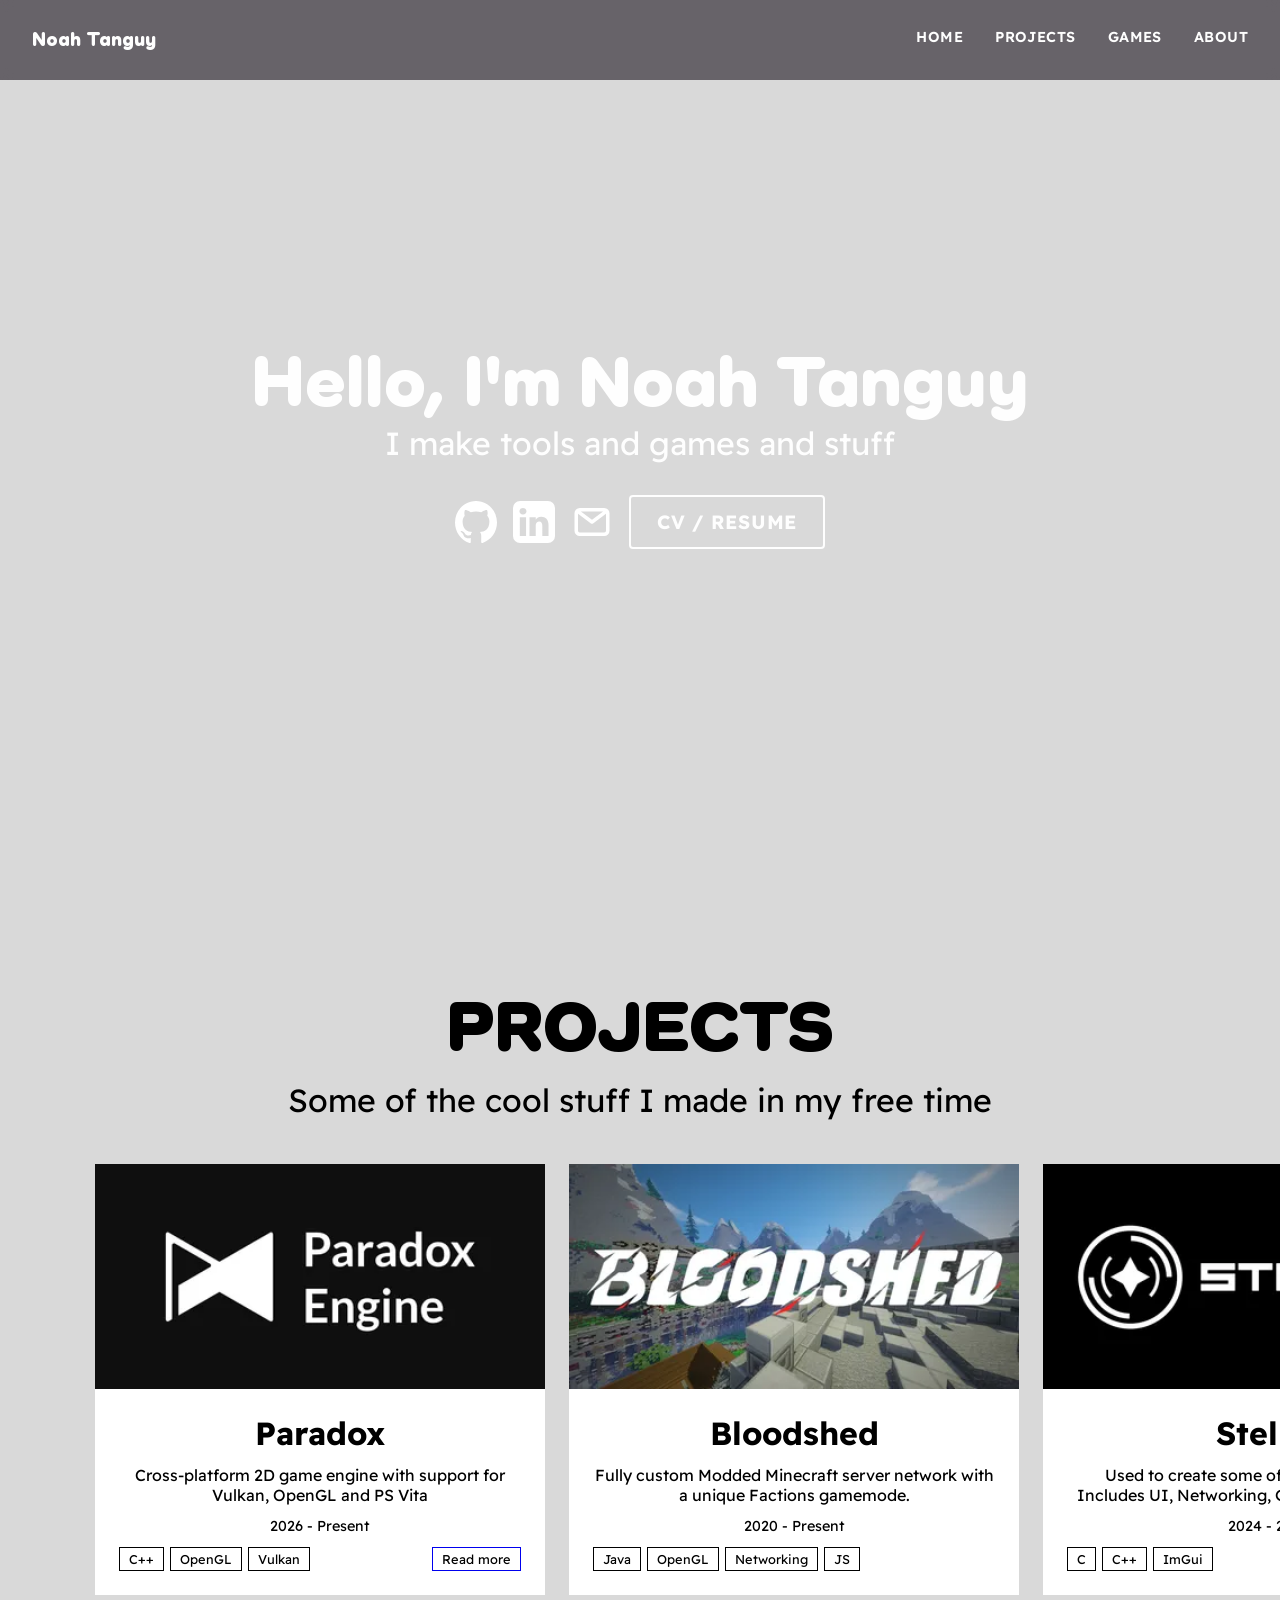
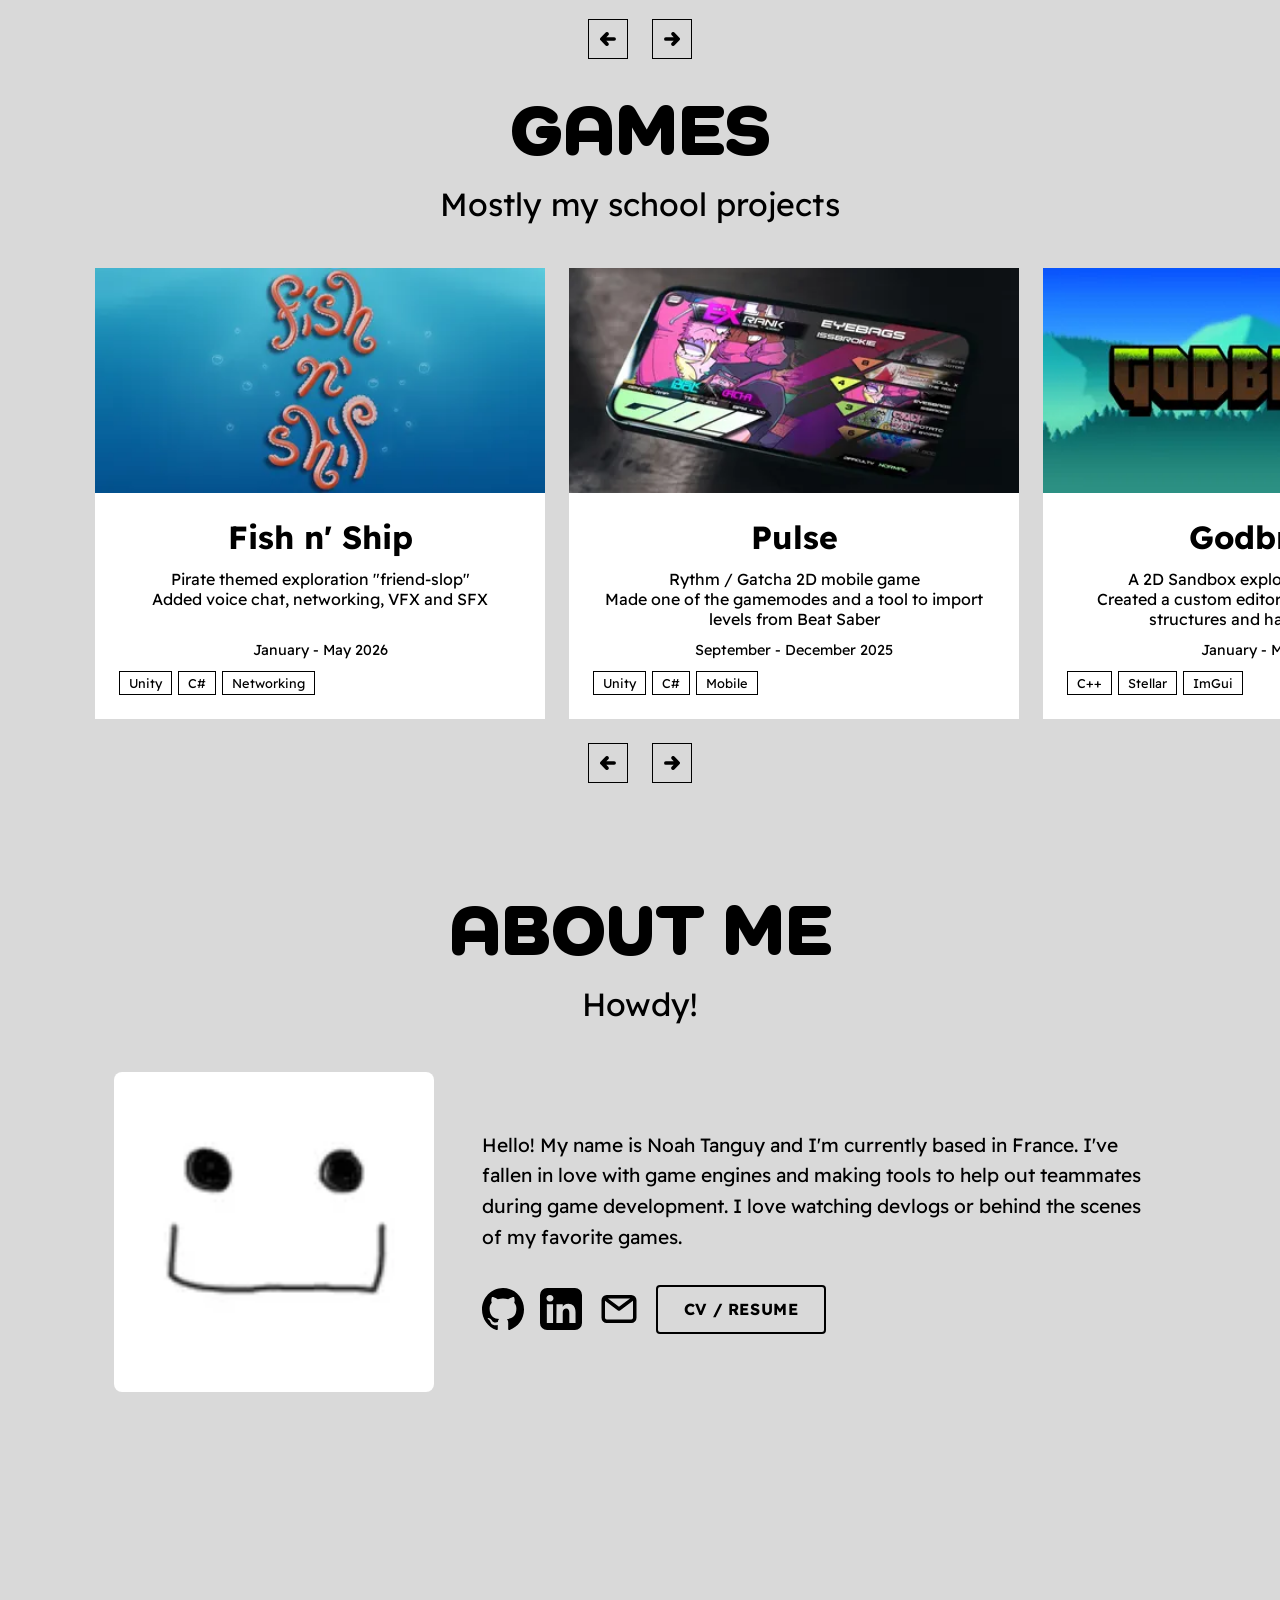
==== commit 9a1d404c: "Deploy site" ====
--- a/index.html
+++ b/index.html
@@ -1,6 +1,6 @@
 <!DOCTYPE html><html lang="en"><head><meta charset="utf-8"><meta name="viewport" content="width=device-width"><link rel="icon" type="image/svg+xml" href="/favicon.svg"><link rel="icon" href="/favicon.ico"><meta name="generator" content="Astro v7.0.6"><title>Noah Tanguy</title><meta name="og:title" content="Noah Tanguy"><meta name="og:description" content="I make tools and games and stuff"><meta name="og:image" content="/images/stealth.png"><meta name="og:url" content="/"><meta name="og:site_name" content="Noah Tanguy"><meta name="og:type" content="website"><meta name="description" content="I make tools and games and stuff"><meta name="image" content="/images/stealth.png"><meta itemprop="name" content="Noah Tanguy"><meta name="author" content="Noah Tanguy"><meta itemprop="description" content="I make tools and games and stuff"><meta itemprop="image" content="/images/stealth.png"><style>@import "https://fonts.googleapis.com/css2?family=Readex+Pro:wght@160..700&display=swap";@font-face{font-family:Como;src:url(/_astro/Como-Heavy.CXYbAa1B.ttf)}:root{--text-light:#fefefe;--font-title:Como;--font-body:Readex Pro, sans-serif;--card-width:450px}*{box-sizing:border-box}html,body{color:var(--text-light);font-family:var(--font-body);scroll-behavior:smooth;background:#d9d9d9;margin:0;padding:0;overflow-x:hidden}a{color:inherit;text-decoration:none}img{max-width:100%;display:block}h1,h2,h3{font-family:var(--font-title);margin:0}
 .navbar[data-astro-cid-4hpjbiwh]{box-sizing:border-box;z-index:10;backdrop-filter:blur(6px);background:#0a030e8c;justify-content:space-between;align-items:center;width:100%;height:80px;padding:1.5rem 2rem;display:flex;position:fixed;top:0;left:0;right:0}.navbar-logo[data-astro-cid-4hpjbiwh]{font-family:var(--font-title);white-space:nowrap;font-size:1.2rem;font-weight:700}.navbar-links[data-astro-cid-4hpjbiwh]{letter-spacing:.03em;text-transform:uppercase;align-items:center;gap:2rem;font-size:.9rem;font-weight:600;display:flex}.navbar-links[data-astro-cid-4hpjbiwh] a[data-astro-cid-4hpjbiwh]{border-bottom:2px solid #0000;padding-bottom:4px;transition:border-color .2s,color .2s}.navbar-links[data-astro-cid-4hpjbiwh] a[data-astro-cid-4hpjbiwh]:hover{border-color:var(--text-light)}@media (width<=450px){.navbar[data-astro-cid-4hpjbiwh]{padding:1.25rem 1rem}.navbar-logo[data-astro-cid-4hpjbiwh]{font-size:1rem}.navbar-links[data-astro-cid-4hpjbiwh]{gap:1rem;font-size:.75rem}}
-</style><link rel="stylesheet" href="/_astro/index.Cu6oN9I2.css"></head><body><nav class="navbar" data-astro-cid-4hpjbiwh><a href="/#home" class="navbar-logo" data-astro-cid-4hpjbiwh>Noah Tanguy</a><div class="navbar-links" data-astro-cid-4hpjbiwh><a href="/#home" aria-current="page" data-astro-cid-4hpjbiwh>Home</a><a href="/#projects" data-astro-cid-4hpjbiwh>Projects</a><a href="/#games" data-astro-cid-4hpjbiwh>Games</a><a href="/#about" data-astro-cid-4hpjbiwh>About</a></div></nav><div id="home" data-astro-cid-i3re4bsf><video id="background1" class="background active" muted playsinline data-astro-cid-i3re4bsf></video><video id="background2" class="background" muted playsinline data-astro-cid-i3re4bsf></video><main data-astro-cid-i3re4bsf><section class="hero" data-astro-cid-i3re4bsf><h1 class="hero-title" data-astro-cid-i3re4bsf>Hello, I'm Noah Tanguy</h1><p class="hero-sub" data-astro-cid-i3re4bsf>I make tools and games and stuff</p><div class="links" data-astro-cid-he3spzz3><a href="https://github.com/ImNotStealth" class="button-icon" aria-label="GitHub" target="_blank" rel="noopener" data-astro-cid-he3spzz3><img src="/_astro/github.I7gmsr0t.svg" alt="GitHub" data-astro-cid-he3spzz3></a><a href="https://linkedin.com/in/noah-tanguy" class="button-icon" aria-label="LinkedIn" target="_blank" rel="noopener" data-astro-cid-he3spzz3><img src="/_astro/linkedin.DgVqFCDF.svg" alt="LinkedIn" data-astro-cid-he3spzz3></a><a href="mailto:noah.mt@yahoo.com" class="button-icon" aria-label="Mail" target="_blank" rel="noopener" data-astro-cid-he3spzz3><img src="/_astro/mail.CaBbL8Iy.svg" alt="Mail" data-astro-cid-he3spzz3></a><a href="/Noah-Tanguy-CV-EN.pdf" class="button" data-astro-cid-he3spzz3>CV / Resume</a></div></section></main></div><script>(function(){const clips = ["/_astro/Niva_Low.BQ3aNYxP.mp4","/_astro/Sunder_Low.NJwaieWS.mp4","/_astro/Qubyt_Low.RTcw5b6W.mp4","/_astro/Godbreak_Low.Dmn7Rkoe.mp4","/_astro/Bloodshed_Low.D8DOllds.mp4","/_astro/Hexatak_Low.BiOJoFGt.mp4"];
+</style><link rel="stylesheet" href="/_astro/index.Cu6oN9I2.css"></head><body><nav class="navbar" data-astro-cid-4hpjbiwh><a href="/#home" class="navbar-logo" data-astro-cid-4hpjbiwh>Noah Tanguy</a><div class="navbar-links" data-astro-cid-4hpjbiwh><a href="/#home" aria-current="page" data-astro-cid-4hpjbiwh>Home</a><a href="/#projects" data-astro-cid-4hpjbiwh>Projects</a><a href="/#games" data-astro-cid-4hpjbiwh>Games</a><a href="/#about" data-astro-cid-4hpjbiwh>About</a></div></nav><div id="home" data-astro-cid-i3re4bsf><video id="background1" class="background active" muted playsinline data-astro-cid-i3re4bsf></video><video id="background2" class="background" muted playsinline data-astro-cid-i3re4bsf></video><main data-astro-cid-i3re4bsf><section class="hero" data-astro-cid-i3re4bsf><h1 class="hero-title" data-astro-cid-i3re4bsf>Hello, I'm Noah Tanguy</h1><p class="hero-sub" data-astro-cid-i3re4bsf>I make tools and games and stuff</p><div class="links" data-astro-cid-he3spzz3><a href="https://github.com/ImNotStealth" class="button-icon" aria-label="GitHub" target="_blank" rel="noopener" data-astro-cid-he3spzz3><img src="/_astro/github.I7gmsr0t.svg" alt="GitHub" data-astro-cid-he3spzz3></a><a href="https://linkedin.com/in/noah-tanguy" class="button-icon" aria-label="LinkedIn" target="_blank" rel="noopener" data-astro-cid-he3spzz3><img src="/_astro/linkedin.DgVqFCDF.svg" alt="LinkedIn" data-astro-cid-he3spzz3></a><a href="mailto:noah.mt@yahoo.com" class="button-icon" aria-label="Mail" target="_blank" rel="noopener" data-astro-cid-he3spzz3><img src="/_astro/mail.CaBbL8Iy.svg" alt="Mail" data-astro-cid-he3spzz3></a><a href="/Noah-Tanguy-CV-EN.pdf" class="button" data-astro-cid-he3spzz3>CV / Resume</a></div></section></main></div><script>(function(){const clips = ["/_astro/Niva_Low.BQ3aNYxP.mp4","/_astro/Sunder_Low.NJwaieWS.mp4","/_astro/Qubyt_Low.RTcw5b6W.mp4","/_astro/Godbreak_Low.Dmn7Rkoe.mp4","/_astro/Bloodshed_Low.D8DOllds.mp4","/_astro/Hexatak_Low.BiOJoFGt.mp4","/_astro/Paradox_Low.CF71wY7a.mp4"];
 
 	const videoA = document.getElementById('background1');
 	const videoB = document.getElementById('background2');
@@ -65,11 +65,11 @@
 	}
 
 	start();
-})();</script><section id="projects" class="projects" data-astro-cid-noekeoyc><h2 class="section-title" data-astro-cid-noekeoyc>PROJECTS</h2><p class="section-sub" data-astro-cid-noekeoyc>Some of the cool stuff I made in my free time</p><div class="card-content" data-astro-cid-noekeoyc><div class="card" data-astro-cid-yk4hkwyg="true"><div class="card-image" data-astro-cid-yk4hkwyg><img src="/_astro/paradox.DcQWz9ug_Z1pq8R6.webp" alt="Paradox" loading="lazy" data-astro-cid-yk4hkwyg="true" decoding="async" width="400" height="200"></div><div class="card-body" data-astro-cid-yk4hkwyg><h3 class="card-title" data-astro-cid-yk4hkwyg>Paradox</h3><p class="card-description" data-astro-cid-yk4hkwyg>Cross-platform 2D game engine with support for Vulkan, OpenGL and PS Vita</p><span class="card-date" data-astro-cid-yk4hkwyg>2026 - Present</span><div class="card-tags" data-astro-cid-yk4hkwyg><span class="tag" data-astro-cid-yk4hkwyg>C++</span><span class="tag" data-astro-cid-yk4hkwyg>OpenGL</span><span class="tag" data-astro-cid-yk4hkwyg>Vulkan</span></div></div></div><div class="card" data-astro-cid-yk4hkwyg="true"><div class="card-image" data-astro-cid-yk4hkwyg><img src="/_astro/bloodshed.BPKOZEsE_Z2hPWP4.webp" alt="Bloodshed" loading="lazy" data-astro-cid-yk4hkwyg="true" decoding="async" width="400" height="200"></div><div class="card-body" data-astro-cid-yk4hkwyg><h3 class="card-title" data-astro-cid-yk4hkwyg>Bloodshed</h3><p class="card-description" data-astro-cid-yk4hkwyg>Fully custom Modded Minecraft server network with a unique Factions gamemode.</p><span class="card-date" data-astro-cid-yk4hkwyg>2020 - Present</span><div class="card-tags" data-astro-cid-yk4hkwyg><span class="tag" data-astro-cid-yk4hkwyg>Java</span><span class="tag" data-astro-cid-yk4hkwyg>OpenGL</span><span class="tag" data-astro-cid-yk4hkwyg>Networking</span><span class="tag" data-astro-cid-yk4hkwyg>JS</span></div></div></div><a class="card" href="/articles/stellar" data-astro-cid-yk4hkwyg="true"><div class="card-image" data-astro-cid-yk4hkwyg><img src="/_astro/stellar.drQiIop4_Z8lsPx.webp" alt="Stellar" loading="lazy" data-astro-cid-yk4hkwyg="true" decoding="async" width="400" height="200"></div><div class="card-body" data-astro-cid-yk4hkwyg><h3 class="card-title" data-astro-cid-yk4hkwyg>Stellar</h3><p class="card-description" data-astro-cid-yk4hkwyg>Used to create some of my school projects
-Includes UI, Networking, GameStates, Input utils.</p><span class="card-date" data-astro-cid-yk4hkwyg>2024 - 2025</span><div class="card-tags" data-astro-cid-yk4hkwyg><span class="tag" data-astro-cid-yk4hkwyg>C</span><span class="tag" data-astro-cid-yk4hkwyg>C++</span><span class="tag" data-astro-cid-yk4hkwyg>ImGui</span><span class="button" data-astro-cid-yk4hkwyg>Read more</span></div></div></a><div class="card" data-astro-cid-yk4hkwyg="true"><div class="card-image" data-astro-cid-yk4hkwyg><img src="/_astro/sunder.CfLTy3WQ_2lrNlu.webp" alt="Sunder" loading="lazy" data-astro-cid-yk4hkwyg="true" decoding="async" width="400" height="200"></div><div class="card-body" data-astro-cid-yk4hkwyg><h3 class="card-title" data-astro-cid-yk4hkwyg>Sunder</h3><p class="card-description" data-astro-cid-yk4hkwyg>A 3D puzzle game, inspired by “Captain Toad Treasure Tracker”</p><span class="card-date" data-astro-cid-yk4hkwyg>2023 - 2025 (For now)</span><div class="card-tags" data-astro-cid-yk4hkwyg><span class="tag" data-astro-cid-yk4hkwyg>UE5</span><span class="tag" data-astro-cid-yk4hkwyg>C++</span><span class="tag" data-astro-cid-yk4hkwyg>Blueprints</span></div></div></div><div class="card" data-astro-cid-yk4hkwyg="true"><div class="card-image" data-astro-cid-yk4hkwyg><img src="/_astro/qubyt-client.DGJBMnJE_1eAKr0.webp" alt="Qubyt Client" loading="lazy" data-astro-cid-yk4hkwyg="true" decoding="async" width="400" height="200"></div><div class="card-body" data-astro-cid-yk4hkwyg><h3 class="card-title" data-astro-cid-yk4hkwyg>Qubyt Client</h3><p class="card-description" data-astro-cid-yk4hkwyg>Fully featured Minecraft PVP client filled with customization features and a basic plugin API.</p><span class="card-date" data-astro-cid-yk4hkwyg>2019 - 2022</span><div class="card-tags" data-astro-cid-yk4hkwyg><span class="tag" data-astro-cid-yk4hkwyg>Java</span><span class="tag" data-astro-cid-yk4hkwyg>OpenGL</span></div></div></div></div><div class="scroll-arrows" data-astro-cid-noekeoyc><button class="arrow arrow-left" aria-label="Scroll left" type="button" data-astro-cid-noekeoyc><span class="arrow-icon" style="--icon-url: url(/_astro/arrow-left.s33QJhZ4.svg)" data-astro-cid-noekeoyc></span></button><button class="arrow arrow-right" aria-label="Scroll right" type="button" data-astro-cid-noekeoyc><span class="arrow-icon arrow-icon-flipped" style="--icon-url: url(/_astro/arrow-left.s33QJhZ4.svg)" data-astro-cid-noekeoyc></span></button></div></section><script type="module">var e=document.querySelector(`#projects .card-content`);if(e){let t=e.scrollLeft,n=!1;function r(){if(!e)return;let i=e.scrollLeft,a=t-i;if(Math.abs(a)<.5){e.scrollLeft=t,n=!1;return}e.scrollLeft=i+a*.2,requestAnimationFrame(r)}function i(i){let a=e.scrollWidth-e.clientWidth;t=Math.min(Math.max(i,0),a),n||(n=!0,requestAnimationFrame(r))}function a(){n=!1,t=e.scrollLeft}e.addEventListener(`wheel`,a,{passive:!0}),e.addEventListener(`touchstart`,a,{passive:!0}),e.addEventListener(`pointerdown`,a,{passive:!0});function o(){let t=e.querySelector(`.card`),n=parseFloat(getComputedStyle(e).gap||`0`);return t?t.offsetWidth+n:400}let s=document.querySelector(`#projects .arrow-left`),c=document.querySelector(`#projects .arrow-right`);s?.addEventListener(`click`,()=>{i(t-o())}),c?.addEventListener(`click`,()=>{i(t+o())})}</script><section id="games" class="games" data-astro-cid-vk2vxg5m><h2 class="section-title" data-astro-cid-vk2vxg5m>GAMES</h2><p class="section-sub" data-astro-cid-vk2vxg5m>Mostly my school projects</p><div class="card-content" data-astro-cid-vk2vxg5m><div class="card" data-astro-cid-yk4hkwyg="true"><div class="card-image" data-astro-cid-yk4hkwyg><img src="/_astro/fishnship.CpWU7xQY_ZMu2xp.webp" alt="Fish n' Ship" loading="lazy" data-astro-cid-yk4hkwyg="true" decoding="async" width="400" height="200"></div><div class="card-body" data-astro-cid-yk4hkwyg><h3 class="card-title" data-astro-cid-yk4hkwyg>Fish n&#39; Ship</h3><p class="card-description" data-astro-cid-yk4hkwyg>Pirate themed exploration &quot;friend-slop&quot;
+})();</script><section id="projects" class="projects" data-astro-cid-noekeoyc><h2 class="section-title" data-astro-cid-noekeoyc>PROJECTS</h2><p class="section-sub" data-astro-cid-noekeoyc>Some of the cool stuff I made in my free time</p><div class="card-content" data-astro-cid-noekeoyc><a class="card" href="/articles/paradox" data-astro-cid-yk4hkwyg="true"><div class="card-image" data-astro-cid-yk4hkwyg><img src="/_astro/paradox.DcQWz9ug_Z1pq8R6.webp" alt="Paradox" loading="lazy" data-astro-cid-yk4hkwyg="true" decoding="async" width="400" height="200"></div><div class="card-body" data-astro-cid-yk4hkwyg><h3 class="card-title" data-astro-cid-yk4hkwyg>Paradox</h3><p class="card-description" data-astro-cid-yk4hkwyg>Cross-platform 2D game engine with support for Vulkan, OpenGL and PS Vita</p><span class="card-date" data-astro-cid-yk4hkwyg>2026 - Present</span><div class="card-tags" data-astro-cid-yk4hkwyg><span class="tag" data-astro-cid-yk4hkwyg>C++</span><span class="tag" data-astro-cid-yk4hkwyg>OpenGL</span><span class="tag" data-astro-cid-yk4hkwyg>Vulkan</span><span class="button" data-astro-cid-yk4hkwyg>Read more</span></div></div></a><div class="card" data-astro-cid-yk4hkwyg="true"><div class="card-image" data-astro-cid-yk4hkwyg><img src="/_astro/bloodshed.BPKOZEsE_Z2hPWP4.webp" alt="Bloodshed" loading="lazy" data-astro-cid-yk4hkwyg="true" decoding="async" width="400" height="200"></div><div class="card-body" data-astro-cid-yk4hkwyg><h3 class="card-title" data-astro-cid-yk4hkwyg>Bloodshed</h3><p class="card-description" data-astro-cid-yk4hkwyg>Fully custom Modded Minecraft server network with a unique Factions gamemode.</p><span class="card-date" data-astro-cid-yk4hkwyg>2020 - Present</span><div class="card-tags" data-astro-cid-yk4hkwyg><span class="tag" data-astro-cid-yk4hkwyg>Java</span><span class="tag" data-astro-cid-yk4hkwyg>OpenGL</span><span class="tag" data-astro-cid-yk4hkwyg>Networking</span><span class="tag" data-astro-cid-yk4hkwyg>JS</span></div></div></div><a class="card" href="/articles/stellar" data-astro-cid-yk4hkwyg="true"><div class="card-image" data-astro-cid-yk4hkwyg><img src="/_astro/stellar.drQiIop4_Z8lsPx.webp" alt="Stellar" loading="lazy" data-astro-cid-yk4hkwyg="true" decoding="async" width="400" height="200"></div><div class="card-body" data-astro-cid-yk4hkwyg><h3 class="card-title" data-astro-cid-yk4hkwyg>Stellar</h3><p class="card-description" data-astro-cid-yk4hkwyg>Used to create some of my school projects
+Includes UI, Networking, GameStates, Input utils.</p><span class="card-date" data-astro-cid-yk4hkwyg>2024 - 2025</span><div class="card-tags" data-astro-cid-yk4hkwyg><span class="tag" data-astro-cid-yk4hkwyg>C</span><span class="tag" data-astro-cid-yk4hkwyg>C++</span><span class="tag" data-astro-cid-yk4hkwyg>ImGui</span><span class="button" data-astro-cid-yk4hkwyg>Read more</span></div></div></a><a class="card" href="/articles/sunder" data-astro-cid-yk4hkwyg="true"><div class="card-image" data-astro-cid-yk4hkwyg><img src="/_astro/sunder.CfLTy3WQ_2lrNlu.webp" alt="Sunder" loading="lazy" data-astro-cid-yk4hkwyg="true" decoding="async" width="400" height="200"></div><div class="card-body" data-astro-cid-yk4hkwyg><h3 class="card-title" data-astro-cid-yk4hkwyg>Sunder</h3><p class="card-description" data-astro-cid-yk4hkwyg>A 3D puzzle game, inspired by “Captain Toad Treasure Tracker”</p><span class="card-date" data-astro-cid-yk4hkwyg>2023 - 2025 (For now)</span><div class="card-tags" data-astro-cid-yk4hkwyg><span class="tag" data-astro-cid-yk4hkwyg>UE5</span><span class="tag" data-astro-cid-yk4hkwyg>C++</span><span class="tag" data-astro-cid-yk4hkwyg>Blueprints</span><span class="button" data-astro-cid-yk4hkwyg>Read more</span></div></div></a><div class="card" data-astro-cid-yk4hkwyg="true"><div class="card-image" data-astro-cid-yk4hkwyg><img src="/_astro/qubyt-client.DGJBMnJE_1eAKr0.webp" alt="Qubyt Client" loading="lazy" data-astro-cid-yk4hkwyg="true" decoding="async" width="400" height="200"></div><div class="card-body" data-astro-cid-yk4hkwyg><h3 class="card-title" data-astro-cid-yk4hkwyg>Qubyt Client</h3><p class="card-description" data-astro-cid-yk4hkwyg>Fully featured Minecraft PVP client filled with customization features and a basic plugin API.</p><span class="card-date" data-astro-cid-yk4hkwyg>2019 - 2022</span><div class="card-tags" data-astro-cid-yk4hkwyg><span class="tag" data-astro-cid-yk4hkwyg>Java</span><span class="tag" data-astro-cid-yk4hkwyg>OpenGL</span></div></div></div></div><div class="scroll-arrows" data-astro-cid-noekeoyc><button class="arrow arrow-left" aria-label="Scroll left" type="button" data-astro-cid-noekeoyc><span class="arrow-icon" style="--icon-url: url(/_astro/arrow-left.s33QJhZ4.svg)" data-astro-cid-noekeoyc></span></button><button class="arrow arrow-right" aria-label="Scroll right" type="button" data-astro-cid-noekeoyc><span class="arrow-icon arrow-icon-flipped" style="--icon-url: url(/_astro/arrow-left.s33QJhZ4.svg)" data-astro-cid-noekeoyc></span></button></div></section><script type="module">var e=document.querySelector(`#projects .card-content`);if(e){let t=e.scrollLeft,n=!1;function r(){if(!e)return;let i=e.scrollLeft,a=t-i;if(Math.abs(a)<.5){e.scrollLeft=t,n=!1;return}e.scrollLeft=i+a*.2,requestAnimationFrame(r)}function i(i){let a=e.scrollWidth-e.clientWidth;t=Math.min(Math.max(i,0),a),n||(n=!0,requestAnimationFrame(r))}function a(){n=!1,t=e.scrollLeft}e.addEventListener(`wheel`,a,{passive:!0}),e.addEventListener(`touchstart`,a,{passive:!0}),e.addEventListener(`pointerdown`,a,{passive:!0});function o(){let t=e.querySelector(`.card`),n=parseFloat(getComputedStyle(e).gap||`0`);return t?t.offsetWidth+n:400}let s=document.querySelector(`#projects .arrow-left`),c=document.querySelector(`#projects .arrow-right`);s?.addEventListener(`click`,()=>{i(t-o())}),c?.addEventListener(`click`,()=>{i(t+o())})}</script><section id="games" class="games" data-astro-cid-vk2vxg5m><h2 class="section-title" data-astro-cid-vk2vxg5m>GAMES</h2><p class="section-sub" data-astro-cid-vk2vxg5m>Mostly my school projects</p><div class="card-content" data-astro-cid-vk2vxg5m><div class="card" data-astro-cid-yk4hkwyg="true"><div class="card-image" data-astro-cid-yk4hkwyg><img src="/_astro/fishnship.CpWU7xQY_ZMu2xp.webp" alt="Fish n' Ship" loading="lazy" data-astro-cid-yk4hkwyg="true" decoding="async" width="400" height="200"></div><div class="card-body" data-astro-cid-yk4hkwyg><h3 class="card-title" data-astro-cid-yk4hkwyg>Fish n&#39; Ship</h3><p class="card-description" data-astro-cid-yk4hkwyg>Pirate themed exploration &quot;friend-slop&quot;
 Added voice chat, networking, VFX and SFX</p><span class="card-date" data-astro-cid-yk4hkwyg>January - May 2026</span><div class="card-tags" data-astro-cid-yk4hkwyg><span class="tag" data-astro-cid-yk4hkwyg>Unity</span><span class="tag" data-astro-cid-yk4hkwyg>C#</span><span class="tag" data-astro-cid-yk4hkwyg>Networking</span></div></div></div><div class="card" data-astro-cid-yk4hkwyg="true"><div class="card-image" data-astro-cid-yk4hkwyg><img src="/_astro/pulse.DYwnAbbL_1xlLuq.webp" alt="Pulse" loading="lazy" data-astro-cid-yk4hkwyg="true" decoding="async" width="400" height="200"></div><div class="card-body" data-astro-cid-yk4hkwyg><h3 class="card-title" data-astro-cid-yk4hkwyg>Pulse</h3><p class="card-description" data-astro-cid-yk4hkwyg>Rythm / Gatcha 2D mobile game
-Made one of the gamemodes and a tool to import levels from Beat Saber</p><span class="card-date" data-astro-cid-yk4hkwyg>September - December 2025</span><div class="card-tags" data-astro-cid-yk4hkwyg><span class="tag" data-astro-cid-yk4hkwyg>Unity</span><span class="tag" data-astro-cid-yk4hkwyg>C#</span></div></div></div><a class="card" href="/articles/godbreak" data-astro-cid-yk4hkwyg="true"><div class="card-image" data-astro-cid-yk4hkwyg><img src="/_astro/godbreak.fzBbBWMX_2h4kvf.webp" alt="Godbreak" loading="lazy" data-astro-cid-yk4hkwyg="true" decoding="async" width="400" height="200"></div><div class="card-body" data-astro-cid-yk4hkwyg><h3 class="card-title" data-astro-cid-yk4hkwyg>Godbreak</h3><p class="card-description" data-astro-cid-yk4hkwyg>A 2D Sandbox exploration adventure
-Created a custom editor to create procedural structures and handled merges</p><span class="card-date" data-astro-cid-yk4hkwyg>March - May 2025</span><div class="card-tags" data-astro-cid-yk4hkwyg><span class="tag" data-astro-cid-yk4hkwyg>C++</span><span class="tag" data-astro-cid-yk4hkwyg>Stellar</span><span class="tag" data-astro-cid-yk4hkwyg>ImGui</span><span class="button" data-astro-cid-yk4hkwyg>Read more</span></div></div></a><a class="card" href="/articles/hexatak" data-astro-cid-yk4hkwyg="true"><div class="card-image" data-astro-cid-yk4hkwyg><img src="/_astro/hexatak.D-vLZO8U_2iUY4R.webp" alt="Hexatak" loading="lazy" data-astro-cid-yk4hkwyg="true" decoding="async" width="400" height="200"></div><div class="card-body" data-astro-cid-yk4hkwyg><h3 class="card-title" data-astro-cid-yk4hkwyg>Hexatak</h3><p class="card-description" data-astro-cid-yk4hkwyg>Online Multiplayer isometric board game
+Made one of the gamemodes and a tool to import levels from Beat Saber</p><span class="card-date" data-astro-cid-yk4hkwyg>September - December 2025</span><div class="card-tags" data-astro-cid-yk4hkwyg><span class="tag" data-astro-cid-yk4hkwyg>Unity</span><span class="tag" data-astro-cid-yk4hkwyg>C#</span><span class="tag" data-astro-cid-yk4hkwyg>Mobile</span></div></div></div><a class="card" href="/articles/godbreak" data-astro-cid-yk4hkwyg="true"><div class="card-image" data-astro-cid-yk4hkwyg><img src="/_astro/godbreak.fzBbBWMX_2h4kvf.webp" alt="Godbreak" loading="lazy" data-astro-cid-yk4hkwyg="true" decoding="async" width="400" height="200"></div><div class="card-body" data-astro-cid-yk4hkwyg><h3 class="card-title" data-astro-cid-yk4hkwyg>Godbreak</h3><p class="card-description" data-astro-cid-yk4hkwyg>A 2D Sandbox exploration adventure
+Created a custom editor to create procedural structures and handled merges</p><span class="card-date" data-astro-cid-yk4hkwyg>January - May 2025</span><div class="card-tags" data-astro-cid-yk4hkwyg><span class="tag" data-astro-cid-yk4hkwyg>C++</span><span class="tag" data-astro-cid-yk4hkwyg>Stellar</span><span class="tag" data-astro-cid-yk4hkwyg>ImGui</span><span class="button" data-astro-cid-yk4hkwyg>Read more</span></div></div></a><a class="card" href="/articles/hexatak" data-astro-cid-yk4hkwyg="true"><div class="card-image" data-astro-cid-yk4hkwyg><img src="/_astro/hexatak.D-vLZO8U_2iUY4R.webp" alt="Hexatak" loading="lazy" data-astro-cid-yk4hkwyg="true" decoding="async" width="400" height="200"></div><div class="card-body" data-astro-cid-yk4hkwyg><h3 class="card-title" data-astro-cid-yk4hkwyg>Hexatak</h3><p class="card-description" data-astro-cid-yk4hkwyg>Online Multiplayer isometric board game
 Built tools for networking, packet system and handled merges</p><span class="card-date" data-astro-cid-yk4hkwyg>September - December 2024</span><div class="card-tags" data-astro-cid-yk4hkwyg><span class="tag" data-astro-cid-yk4hkwyg>C++</span><span class="tag" data-astro-cid-yk4hkwyg>Stellar</span><span class="tag" data-astro-cid-yk4hkwyg>Networking</span><span class="button" data-astro-cid-yk4hkwyg>Read more</span></div></div></a><a class="card" href="/articles/niva" data-astro-cid-yk4hkwyg="true"><div class="card-image" data-astro-cid-yk4hkwyg><img src="/_astro/niva.CtwR1UFL_2qVcov.webp" alt="Niva" loading="lazy" data-astro-cid-yk4hkwyg="true" decoding="async" width="400" height="200"></div><div class="card-body" data-astro-cid-yk4hkwyg><h3 class="card-title" data-astro-cid-yk4hkwyg>Niva</h3><p class="card-description" data-astro-cid-yk4hkwyg>2D Die &amp; Retry platformer
 Built tools for rendering, levels and handled merges</p><span class="card-date" data-astro-cid-yk4hkwyg>March - May 2024</span><div class="card-tags" data-astro-cid-yk4hkwyg><span class="tag" data-astro-cid-yk4hkwyg>C</span><span class="tag" data-astro-cid-yk4hkwyg>Stellar</span><span class="tag" data-astro-cid-yk4hkwyg>Steam</span><span class="tag" data-astro-cid-yk4hkwyg>Tiled</span><span class="button" data-astro-cid-yk4hkwyg>Read more</span></div></div></a><a class="card" href="/articles/brainout" data-astro-cid-yk4hkwyg="true"><div class="card-image" data-astro-cid-yk4hkwyg><img src="/_astro/brainout.DG1CQbRD_Z1nSW3V.webp" alt="Brainout" loading="lazy" data-astro-cid-yk4hkwyg="true" decoding="async" width="400" height="200"></div><div class="card-body" data-astro-cid-yk4hkwyg><h3 class="card-title" data-astro-cid-yk4hkwyg>Brainout</h3><p class="card-description" data-astro-cid-yk4hkwyg>Serious Game with a mix of Kahoot and Mario Party
 Built a system where teachers can create questions and students answer in game</p><span class="card-date" data-astro-cid-yk4hkwyg>2022 - 2023</span><div class="card-tags" data-astro-cid-yk4hkwyg><span class="tag" data-astro-cid-yk4hkwyg>UE4</span><span class="tag" data-astro-cid-yk4hkwyg>C++</span><span class="tag" data-astro-cid-yk4hkwyg>Blueprints</span><span class="button" data-astro-cid-yk4hkwyg>Read more</span></div></div></a></div><div class="scroll-arrows" data-astro-cid-vk2vxg5m><button class="arrow arrow-left" aria-label="Scroll left" type="button" data-astro-cid-vk2vxg5m><span class="arrow-icon" style="--icon-url: url(/_astro/arrow-left.s33QJhZ4.svg)" data-astro-cid-vk2vxg5m></span></button><button class="arrow arrow-right" aria-label="Scroll right" type="button" data-astro-cid-vk2vxg5m><span class="arrow-icon arrow-icon-flipped" style="--icon-url: url(/_astro/arrow-left.s33QJhZ4.svg)" data-astro-cid-vk2vxg5m></span></button></div></section><script type="module">var e=document.querySelector(`#games .card-content`);if(e){let t=e.scrollLeft,n=!1;function r(){if(!e)return;let i=e.scrollLeft,a=t-i;if(Math.abs(a)<.5){e.scrollLeft=t,n=!1;return}e.scrollLeft=i+a*.2,requestAnimationFrame(r)}function i(i){let a=e.scrollWidth-e.clientWidth;t=Math.min(Math.max(i,0),a),n||(n=!0,requestAnimationFrame(r))}function a(){n=!1,t=e.scrollLeft}e.addEventListener(`wheel`,a,{passive:!0}),e.addEventListener(`touchstart`,a,{passive:!0}),e.addEventListener(`pointerdown`,a,{passive:!0});function o(){let t=e.querySelector(`.card`),n=parseFloat(getComputedStyle(e).gap||`0`);return t?t.offsetWidth+n:400}let s=document.querySelector(`#games .arrow-left`),c=document.querySelector(`#games .arrow-right`);s?.addEventListener(`click`,()=>{i(t-o())}),c?.addEventListener(`click`,()=>{i(t+o())})}</script><section id="about" class="about" data-astro-cid-ul4gvu42><h2 class="section-title" data-astro-cid-ul4gvu42>ABOUT ME</h2><p class="section-sub" data-astro-cid-ul4gvu42>Howdy!</p><div class="about-grid" data-astro-cid-ul4gvu42><img src="/_astro/stealth.DnBaNY46_2QQcu.webp" alt="Noah Tanguy" data-astro-cid-ul4gvu42="true" loading="lazy" decoding="async" width="128" height="128" class="avatar"><div data-astro-cid-ul4gvu42><p class="about-text" data-astro-cid-ul4gvu42>Hello! My name is Noah Tanguy and I'm currently based in France. I've fallen in love with game engines and making tools to help out teammates during game development. I love watching devlogs or behind the scenes of my favorite games.</p><div class="links dark" data-astro-cid-he3spzz3><a href="https://github.com/ImNotStealth" class="button-icon" aria-label="GitHub" target="_blank" rel="noopener" data-astro-cid-he3spzz3><img src="/_astro/github.I7gmsr0t.svg" alt="GitHub" data-astro-cid-he3spzz3></a><a href="https://linkedin.com/in/noah-tanguy" class="button-icon" aria-label="LinkedIn" target="_blank" rel="noopener" data-astro-cid-he3spzz3><img src="/_astro/linkedin.DgVqFCDF.svg" alt="LinkedIn" data-astro-cid-he3spzz3></a><a href="mailto:noah.mt@yahoo.com" class="button-icon" aria-label="Mail" target="_blank" rel="noopener" data-astro-cid-he3spzz3><img src="/_astro/mail.CaBbL8Iy.svg" alt="Mail" data-astro-cid-he3spzz3></a><a href="/Noah-Tanguy-CV-EN.pdf" class="button" data-astro-cid-he3spzz3>CV / Resume</a></div></div></div></section></body></html>
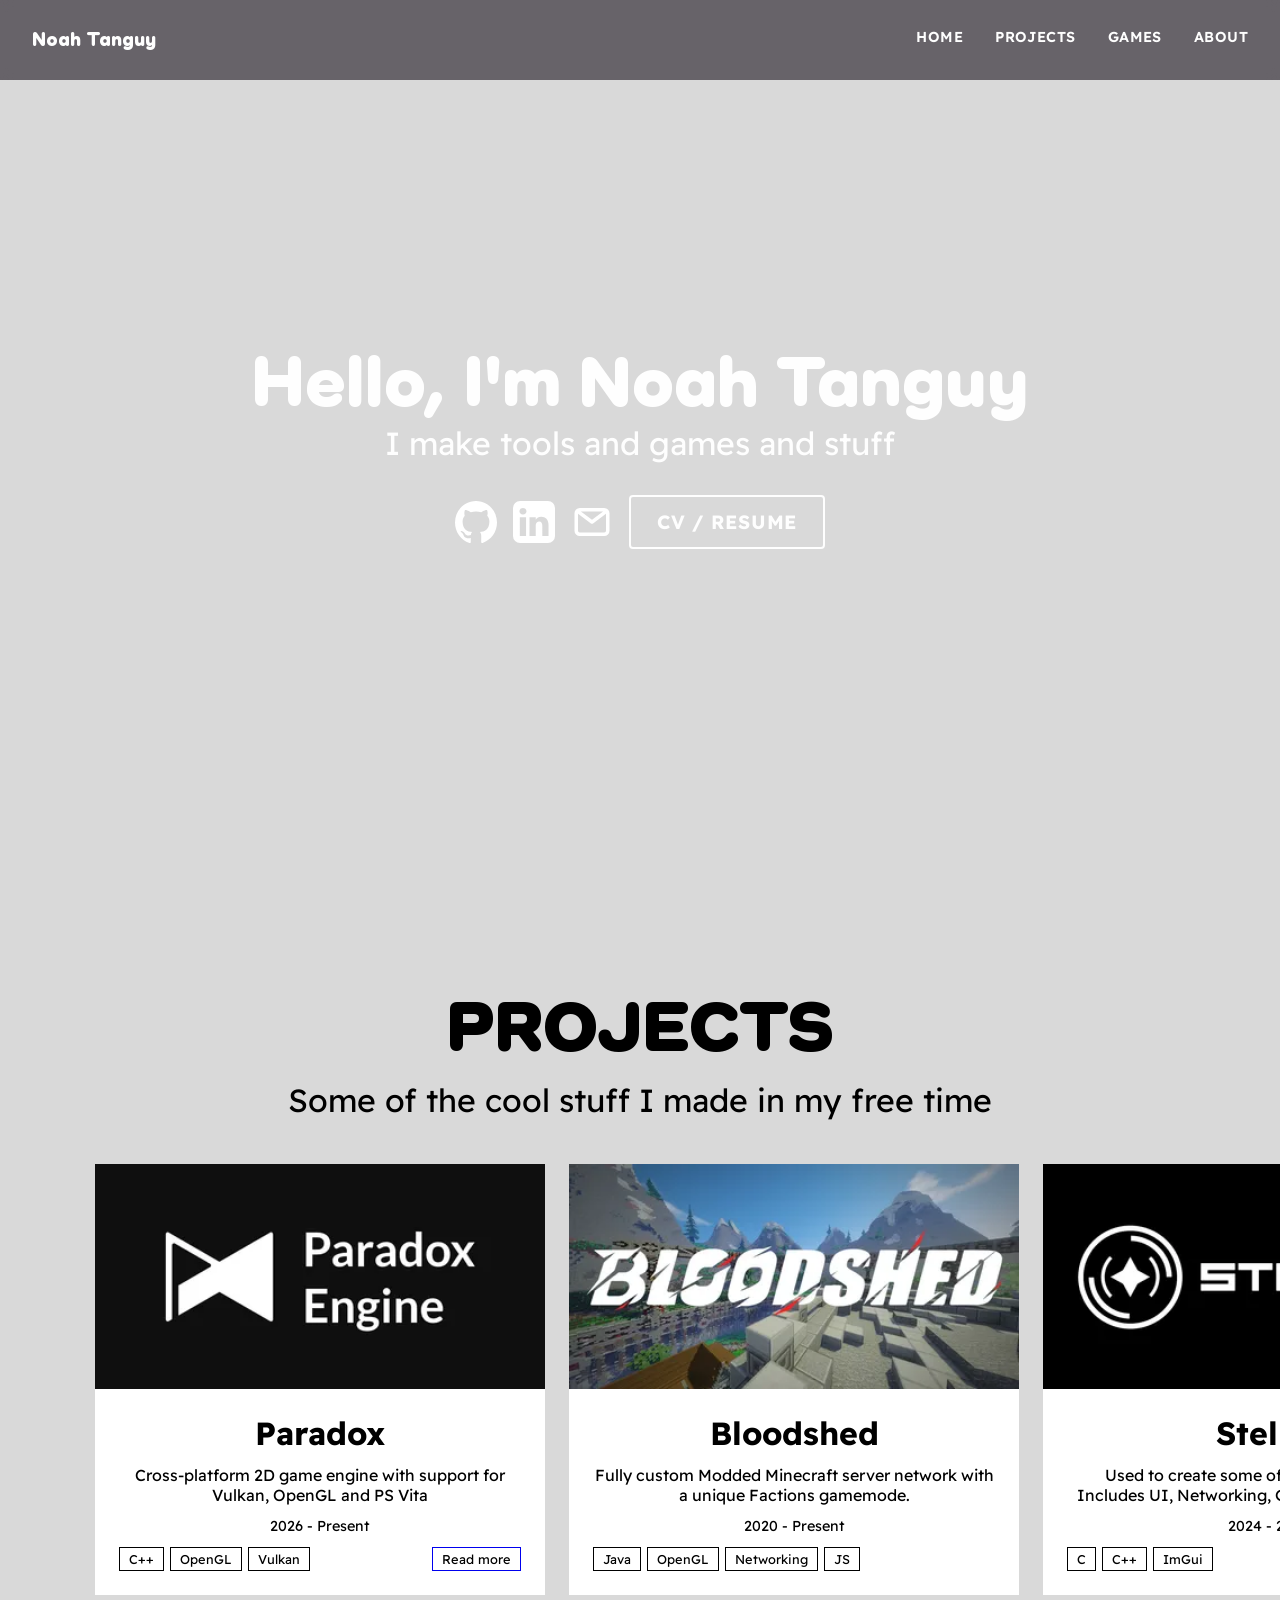
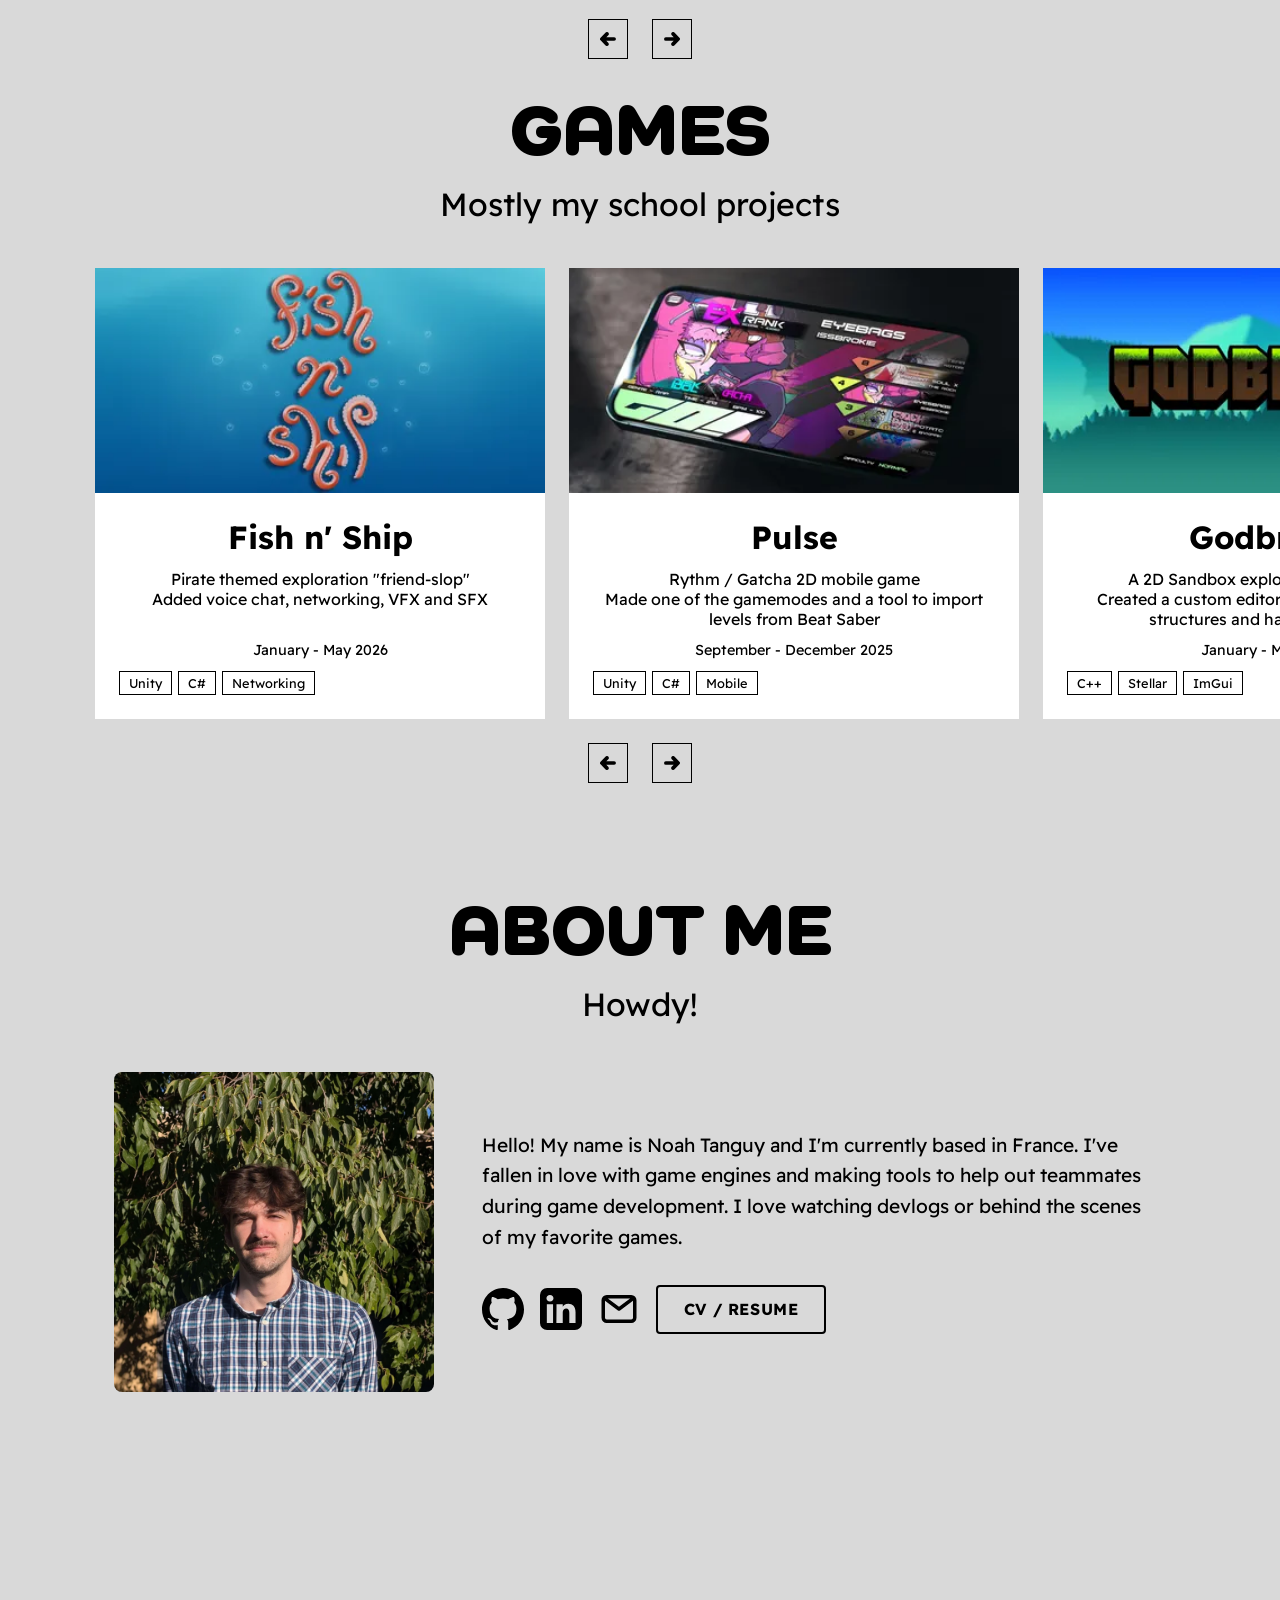
==== commit 46bd32e0: "Deploy site" ====
--- a/index.html
+++ b/index.html
@@ -1,4 +1,4 @@
-<!DOCTYPE html><html lang="en"><head><meta charset="utf-8"><meta name="viewport" content="width=device-width"><link rel="icon" type="image/svg+xml" href="/favicon.svg"><link rel="icon" href="/favicon.ico"><meta name="generator" content="Astro v7.0.6"><title>Noah Tanguy</title><meta name="og:title" content="Noah Tanguy"><meta name="og:description" content="I make tools and games and stuff"><meta name="og:image" content="/images/stealth.png"><meta name="og:url" content="/"><meta name="og:site_name" content="Noah Tanguy"><meta name="og:type" content="website"><meta name="description" content="I make tools and games and stuff"><meta name="image" content="/images/stealth.png"><meta itemprop="name" content="Noah Tanguy"><meta name="author" content="Noah Tanguy"><meta itemprop="description" content="I make tools and games and stuff"><meta itemprop="image" content="/images/stealth.png"><style>@import "https://fonts.googleapis.com/css2?family=Readex+Pro:wght@160..700&display=swap";@font-face{font-family:Como;src:url(/_astro/Como-Heavy.CXYbAa1B.ttf)}:root{--text-light:#fefefe;--font-title:Como;--font-body:Readex Pro, sans-serif;--card-width:450px}*{box-sizing:border-box}html,body{color:var(--text-light);font-family:var(--font-body);scroll-behavior:smooth;background:#d9d9d9;margin:0;padding:0;overflow-x:hidden}a{color:inherit;text-decoration:none}img{max-width:100%;display:block}h1,h2,h3{font-family:var(--font-title);margin:0}
+<!DOCTYPE html><html lang="en"><head><meta charset="utf-8"><meta name="viewport" content="width=device-width"><link rel="icon" type="image/svg+xml" href="/favicon.svg"><link rel="icon" href="/favicon.ico"><meta name="generator" content="Astro v7.0.6"><title>Noah Tanguy</title><meta name="description" content="I make tools and games and stuff"><meta name="image" content="/images/memyselfandi.jpg"><meta name="author" content="Noah Tanguy"><meta name="og:title" content="Noah Tanguy"><meta name="og:description" content="I make tools and games and stuff"><meta name="og:image" content="/images/memyselfandi.jpg"><meta name="og:url" content="/"><meta name="og:type" content="website"><meta itemprop="name" content="Noah Tanguy"><meta itemprop="description" content="I make tools and games and stuff"><meta itemprop="image" content="/images/memyselfandi.jpg"><style>@import "https://fonts.googleapis.com/css2?family=Readex+Pro:wght@160..700&display=swap";@font-face{font-family:Como;src:url(/_astro/Como-Heavy.CXYbAa1B.ttf)}:root{--text-light:#fefefe;--font-title:Como;--font-body:Readex Pro, sans-serif;--card-width:450px}*{box-sizing:border-box}html,body{color:var(--text-light);font-family:var(--font-body);scroll-behavior:smooth;background:#d9d9d9;margin:0;padding:0;overflow-x:hidden}a{color:inherit;text-decoration:none}img{max-width:100%;display:block}h1,h2,h3{font-family:var(--font-title);margin:0}
 .navbar[data-astro-cid-4hpjbiwh]{box-sizing:border-box;z-index:10;backdrop-filter:blur(6px);background:#0a030e8c;justify-content:space-between;align-items:center;width:100%;height:80px;padding:1.5rem 2rem;display:flex;position:fixed;top:0;left:0;right:0}.navbar-logo[data-astro-cid-4hpjbiwh]{font-family:var(--font-title);white-space:nowrap;font-size:1.2rem;font-weight:700}.navbar-links[data-astro-cid-4hpjbiwh]{letter-spacing:.03em;text-transform:uppercase;align-items:center;gap:2rem;font-size:.9rem;font-weight:600;display:flex}.navbar-links[data-astro-cid-4hpjbiwh] a[data-astro-cid-4hpjbiwh]{border-bottom:2px solid #0000;padding-bottom:4px;transition:border-color .2s,color .2s}.navbar-links[data-astro-cid-4hpjbiwh] a[data-astro-cid-4hpjbiwh]:hover{border-color:var(--text-light)}@media (width<=450px){.navbar[data-astro-cid-4hpjbiwh]{padding:1.25rem 1rem}.navbar-logo[data-astro-cid-4hpjbiwh]{font-size:1rem}.navbar-links[data-astro-cid-4hpjbiwh]{gap:1rem;font-size:.75rem}}
 </style><link rel="stylesheet" href="/_astro/index.Cu6oN9I2.css"></head><body><nav class="navbar" data-astro-cid-4hpjbiwh><a href="/#home" class="navbar-logo" data-astro-cid-4hpjbiwh>Noah Tanguy</a><div class="navbar-links" data-astro-cid-4hpjbiwh><a href="/#home" aria-current="page" data-astro-cid-4hpjbiwh>Home</a><a href="/#projects" data-astro-cid-4hpjbiwh>Projects</a><a href="/#games" data-astro-cid-4hpjbiwh>Games</a><a href="/#about" data-astro-cid-4hpjbiwh>About</a></div></nav><div id="home" data-astro-cid-i3re4bsf><video id="background1" class="background active" muted playsinline data-astro-cid-i3re4bsf></video><video id="background2" class="background" muted playsinline data-astro-cid-i3re4bsf></video><main data-astro-cid-i3re4bsf><section class="hero" data-astro-cid-i3re4bsf><h1 class="hero-title" data-astro-cid-i3re4bsf>Hello, I'm Noah Tanguy</h1><p class="hero-sub" data-astro-cid-i3re4bsf>I make tools and games and stuff</p><div class="links" data-astro-cid-he3spzz3><a href="https://github.com/ImNotStealth" class="button-icon" aria-label="GitHub" target="_blank" rel="noopener" data-astro-cid-he3spzz3><img src="/_astro/github.I7gmsr0t.svg" alt="GitHub" data-astro-cid-he3spzz3></a><a href="https://linkedin.com/in/noah-tanguy" class="button-icon" aria-label="LinkedIn" target="_blank" rel="noopener" data-astro-cid-he3spzz3><img src="/_astro/linkedin.DgVqFCDF.svg" alt="LinkedIn" data-astro-cid-he3spzz3></a><a href="mailto:noah.mt@yahoo.com" class="button-icon" aria-label="Mail" target="_blank" rel="noopener" data-astro-cid-he3spzz3><img src="/_astro/mail.CaBbL8Iy.svg" alt="Mail" data-astro-cid-he3spzz3></a><a href="/Noah-Tanguy-CV-EN.pdf" class="button" data-astro-cid-he3spzz3>CV / Resume</a></div></section></main></div><script>(function(){const clips = ["/_astro/Niva_Low.BQ3aNYxP.mp4","/_astro/Sunder_Low.NJwaieWS.mp4","/_astro/Qubyt_Low.RTcw5b6W.mp4","/_astro/Godbreak_Low.Dmn7Rkoe.mp4","/_astro/Bloodshed_Low.D8DOllds.mp4","/_astro/Hexatak_Low.BiOJoFGt.mp4","/_astro/Paradox_Low.CF71wY7a.mp4"];
 
@@ -72,4 +72,4 @@
 Created a custom editor to create procedural structures and handled merges</p><span class="card-date" data-astro-cid-yk4hkwyg>January - May 2025</span><div class="card-tags" data-astro-cid-yk4hkwyg><span class="tag" data-astro-cid-yk4hkwyg>C++</span><span class="tag" data-astro-cid-yk4hkwyg>Stellar</span><span class="tag" data-astro-cid-yk4hkwyg>ImGui</span><span class="button" data-astro-cid-yk4hkwyg>Read more</span></div></div></a><a class="card" href="/articles/hexatak" data-astro-cid-yk4hkwyg="true"><div class="card-image" data-astro-cid-yk4hkwyg><img src="/_astro/hexatak.D-vLZO8U_2iUY4R.webp" alt="Hexatak" loading="lazy" data-astro-cid-yk4hkwyg="true" decoding="async" width="400" height="200"></div><div class="card-body" data-astro-cid-yk4hkwyg><h3 class="card-title" data-astro-cid-yk4hkwyg>Hexatak</h3><p class="card-description" data-astro-cid-yk4hkwyg>Online Multiplayer isometric board game
 Built tools for networking, packet system and handled merges</p><span class="card-date" data-astro-cid-yk4hkwyg>September - December 2024</span><div class="card-tags" data-astro-cid-yk4hkwyg><span class="tag" data-astro-cid-yk4hkwyg>C++</span><span class="tag" data-astro-cid-yk4hkwyg>Stellar</span><span class="tag" data-astro-cid-yk4hkwyg>Networking</span><span class="button" data-astro-cid-yk4hkwyg>Read more</span></div></div></a><a class="card" href="/articles/niva" data-astro-cid-yk4hkwyg="true"><div class="card-image" data-astro-cid-yk4hkwyg><img src="/_astro/niva.CtwR1UFL_2qVcov.webp" alt="Niva" loading="lazy" data-astro-cid-yk4hkwyg="true" decoding="async" width="400" height="200"></div><div class="card-body" data-astro-cid-yk4hkwyg><h3 class="card-title" data-astro-cid-yk4hkwyg>Niva</h3><p class="card-description" data-astro-cid-yk4hkwyg>2D Die &amp; Retry platformer
 Built tools for rendering, levels and handled merges</p><span class="card-date" data-astro-cid-yk4hkwyg>March - May 2024</span><div class="card-tags" data-astro-cid-yk4hkwyg><span class="tag" data-astro-cid-yk4hkwyg>C</span><span class="tag" data-astro-cid-yk4hkwyg>Stellar</span><span class="tag" data-astro-cid-yk4hkwyg>Steam</span><span class="tag" data-astro-cid-yk4hkwyg>Tiled</span><span class="button" data-astro-cid-yk4hkwyg>Read more</span></div></div></a><a class="card" href="/articles/brainout" data-astro-cid-yk4hkwyg="true"><div class="card-image" data-astro-cid-yk4hkwyg><img src="/_astro/brainout.DG1CQbRD_Z1nSW3V.webp" alt="Brainout" loading="lazy" data-astro-cid-yk4hkwyg="true" decoding="async" width="400" height="200"></div><div class="card-body" data-astro-cid-yk4hkwyg><h3 class="card-title" data-astro-cid-yk4hkwyg>Brainout</h3><p class="card-description" data-astro-cid-yk4hkwyg>Serious Game with a mix of Kahoot and Mario Party
-Built a system where teachers can create questions and students answer in game</p><span class="card-date" data-astro-cid-yk4hkwyg>2022 - 2023</span><div class="card-tags" data-astro-cid-yk4hkwyg><span class="tag" data-astro-cid-yk4hkwyg>UE4</span><span class="tag" data-astro-cid-yk4hkwyg>C++</span><span class="tag" data-astro-cid-yk4hkwyg>Blueprints</span><span class="button" data-astro-cid-yk4hkwyg>Read more</span></div></div></a></div><div class="scroll-arrows" data-astro-cid-vk2vxg5m><button class="arrow arrow-left" aria-label="Scroll left" type="button" data-astro-cid-vk2vxg5m><span class="arrow-icon" style="--icon-url: url(/_astro/arrow-left.s33QJhZ4.svg)" data-astro-cid-vk2vxg5m></span></button><button class="arrow arrow-right" aria-label="Scroll right" type="button" data-astro-cid-vk2vxg5m><span class="arrow-icon arrow-icon-flipped" style="--icon-url: url(/_astro/arrow-left.s33QJhZ4.svg)" data-astro-cid-vk2vxg5m></span></button></div></section><script type="module">var e=document.querySelector(`#games .card-content`);if(e){let t=e.scrollLeft,n=!1;function r(){if(!e)return;let i=e.scrollLeft,a=t-i;if(Math.abs(a)<.5){e.scrollLeft=t,n=!1;return}e.scrollLeft=i+a*.2,requestAnimationFrame(r)}function i(i){let a=e.scrollWidth-e.clientWidth;t=Math.min(Math.max(i,0),a),n||(n=!0,requestAnimationFrame(r))}function a(){n=!1,t=e.scrollLeft}e.addEventListener(`wheel`,a,{passive:!0}),e.addEventListener(`touchstart`,a,{passive:!0}),e.addEventListener(`pointerdown`,a,{passive:!0});function o(){let t=e.querySelector(`.card`),n=parseFloat(getComputedStyle(e).gap||`0`);return t?t.offsetWidth+n:400}let s=document.querySelector(`#games .arrow-left`),c=document.querySelector(`#games .arrow-right`);s?.addEventListener(`click`,()=>{i(t-o())}),c?.addEventListener(`click`,()=>{i(t+o())})}</script><section id="about" class="about" data-astro-cid-ul4gvu42><h2 class="section-title" data-astro-cid-ul4gvu42>ABOUT ME</h2><p class="section-sub" data-astro-cid-ul4gvu42>Howdy!</p><div class="about-grid" data-astro-cid-ul4gvu42><img src="/_astro/stealth.DnBaNY46_2QQcu.webp" alt="Noah Tanguy" data-astro-cid-ul4gvu42="true" loading="lazy" decoding="async" width="128" height="128" class="avatar"><div data-astro-cid-ul4gvu42><p class="about-text" data-astro-cid-ul4gvu42>Hello! My name is Noah Tanguy and I'm currently based in France. I've fallen in love with game engines and making tools to help out teammates during game development. I love watching devlogs or behind the scenes of my favorite games.</p><div class="links dark" data-astro-cid-he3spzz3><a href="https://github.com/ImNotStealth" class="button-icon" aria-label="GitHub" target="_blank" rel="noopener" data-astro-cid-he3spzz3><img src="/_astro/github.I7gmsr0t.svg" alt="GitHub" data-astro-cid-he3spzz3></a><a href="https://linkedin.com/in/noah-tanguy" class="button-icon" aria-label="LinkedIn" target="_blank" rel="noopener" data-astro-cid-he3spzz3><img src="/_astro/linkedin.DgVqFCDF.svg" alt="LinkedIn" data-astro-cid-he3spzz3></a><a href="mailto:noah.mt@yahoo.com" class="button-icon" aria-label="Mail" target="_blank" rel="noopener" data-astro-cid-he3spzz3><img src="/_astro/mail.CaBbL8Iy.svg" alt="Mail" data-astro-cid-he3spzz3></a><a href="/Noah-Tanguy-CV-EN.pdf" class="button" data-astro-cid-he3spzz3>CV / Resume</a></div></div></div></section></body></html>+Built a system where teachers can create questions and students answer in game</p><span class="card-date" data-astro-cid-yk4hkwyg>2022 - 2023</span><div class="card-tags" data-astro-cid-yk4hkwyg><span class="tag" data-astro-cid-yk4hkwyg>UE4</span><span class="tag" data-astro-cid-yk4hkwyg>C++</span><span class="tag" data-astro-cid-yk4hkwyg>Blueprints</span><span class="button" data-astro-cid-yk4hkwyg>Read more</span></div></div></a></div><div class="scroll-arrows" data-astro-cid-vk2vxg5m><button class="arrow arrow-left" aria-label="Scroll left" type="button" data-astro-cid-vk2vxg5m><span class="arrow-icon" style="--icon-url: url(/_astro/arrow-left.s33QJhZ4.svg)" data-astro-cid-vk2vxg5m></span></button><button class="arrow arrow-right" aria-label="Scroll right" type="button" data-astro-cid-vk2vxg5m><span class="arrow-icon arrow-icon-flipped" style="--icon-url: url(/_astro/arrow-left.s33QJhZ4.svg)" data-astro-cid-vk2vxg5m></span></button></div></section><script type="module">var e=document.querySelector(`#games .card-content`);if(e){let t=e.scrollLeft,n=!1;function r(){if(!e)return;let i=e.scrollLeft,a=t-i;if(Math.abs(a)<.5){e.scrollLeft=t,n=!1;return}e.scrollLeft=i+a*.2,requestAnimationFrame(r)}function i(i){let a=e.scrollWidth-e.clientWidth;t=Math.min(Math.max(i,0),a),n||(n=!0,requestAnimationFrame(r))}function a(){n=!1,t=e.scrollLeft}e.addEventListener(`wheel`,a,{passive:!0}),e.addEventListener(`touchstart`,a,{passive:!0}),e.addEventListener(`pointerdown`,a,{passive:!0});function o(){let t=e.querySelector(`.card`),n=parseFloat(getComputedStyle(e).gap||`0`);return t?t.offsetWidth+n:400}let s=document.querySelector(`#games .arrow-left`),c=document.querySelector(`#games .arrow-right`);s?.addEventListener(`click`,()=>{i(t-o())}),c?.addEventListener(`click`,()=>{i(t+o())})}</script><section id="about" class="about" data-astro-cid-ul4gvu42><h2 class="section-title" data-astro-cid-ul4gvu42>ABOUT ME</h2><p class="section-sub" data-astro-cid-ul4gvu42>Howdy!</p><div class="about-grid" data-astro-cid-ul4gvu42><img src="/_astro/memyselfandi.D08oiRSP_Z2vgbpB.webp" alt="Noah Tanguy" data-astro-cid-ul4gvu42="true" loading="lazy" decoding="async" width="1536" height="1536" class="avatar"><div data-astro-cid-ul4gvu42><p class="about-text" data-astro-cid-ul4gvu42>Hello! My name is Noah Tanguy and I'm currently based in France. I've fallen in love with game engines and making tools to help out teammates during game development. I love watching devlogs or behind the scenes of my favorite games.</p><div class="links dark" data-astro-cid-he3spzz3><a href="https://github.com/ImNotStealth" class="button-icon" aria-label="GitHub" target="_blank" rel="noopener" data-astro-cid-he3spzz3><img src="/_astro/github.I7gmsr0t.svg" alt="GitHub" data-astro-cid-he3spzz3></a><a href="https://linkedin.com/in/noah-tanguy" class="button-icon" aria-label="LinkedIn" target="_blank" rel="noopener" data-astro-cid-he3spzz3><img src="/_astro/linkedin.DgVqFCDF.svg" alt="LinkedIn" data-astro-cid-he3spzz3></a><a href="mailto:noah.mt@yahoo.com" class="button-icon" aria-label="Mail" target="_blank" rel="noopener" data-astro-cid-he3spzz3><img src="/_astro/mail.CaBbL8Iy.svg" alt="Mail" data-astro-cid-he3spzz3></a><a href="/Noah-Tanguy-CV-EN.pdf" class="button" data-astro-cid-he3spzz3>CV / Resume</a></div></div></div></section></body></html>
